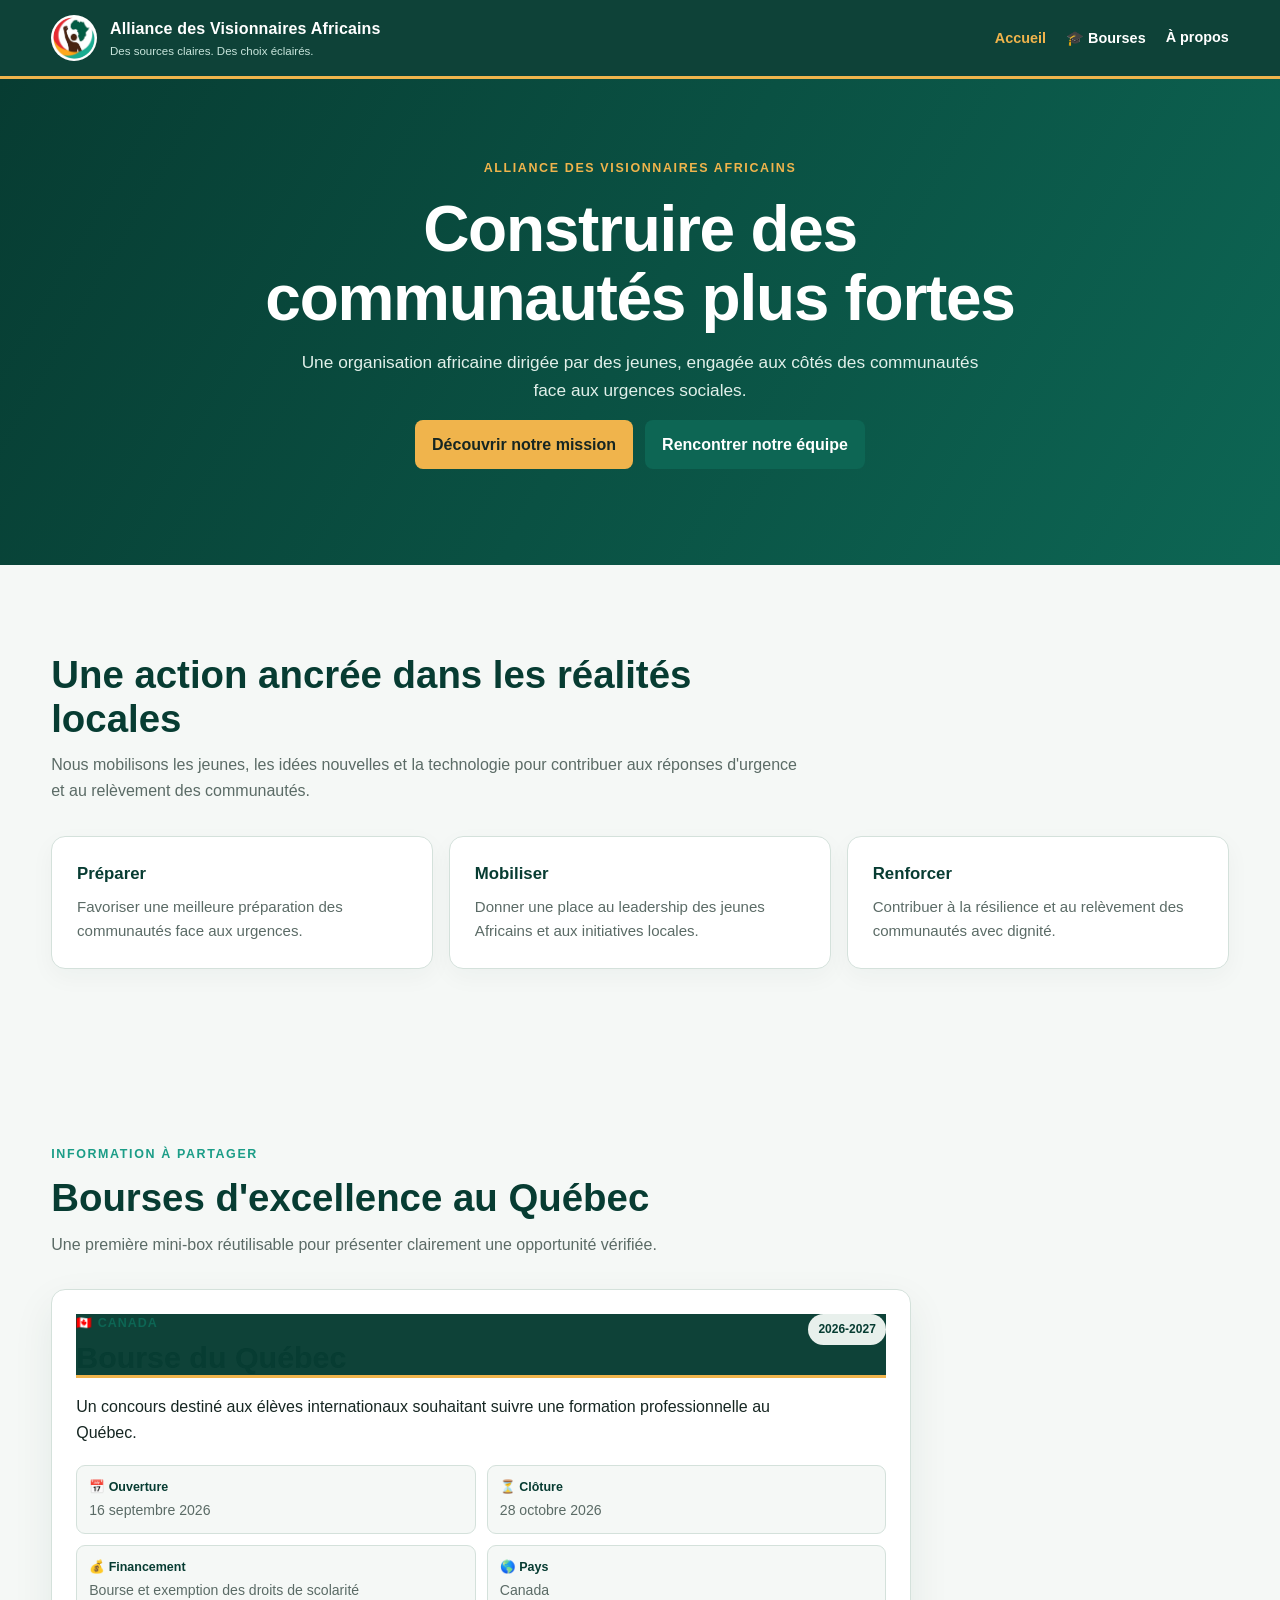
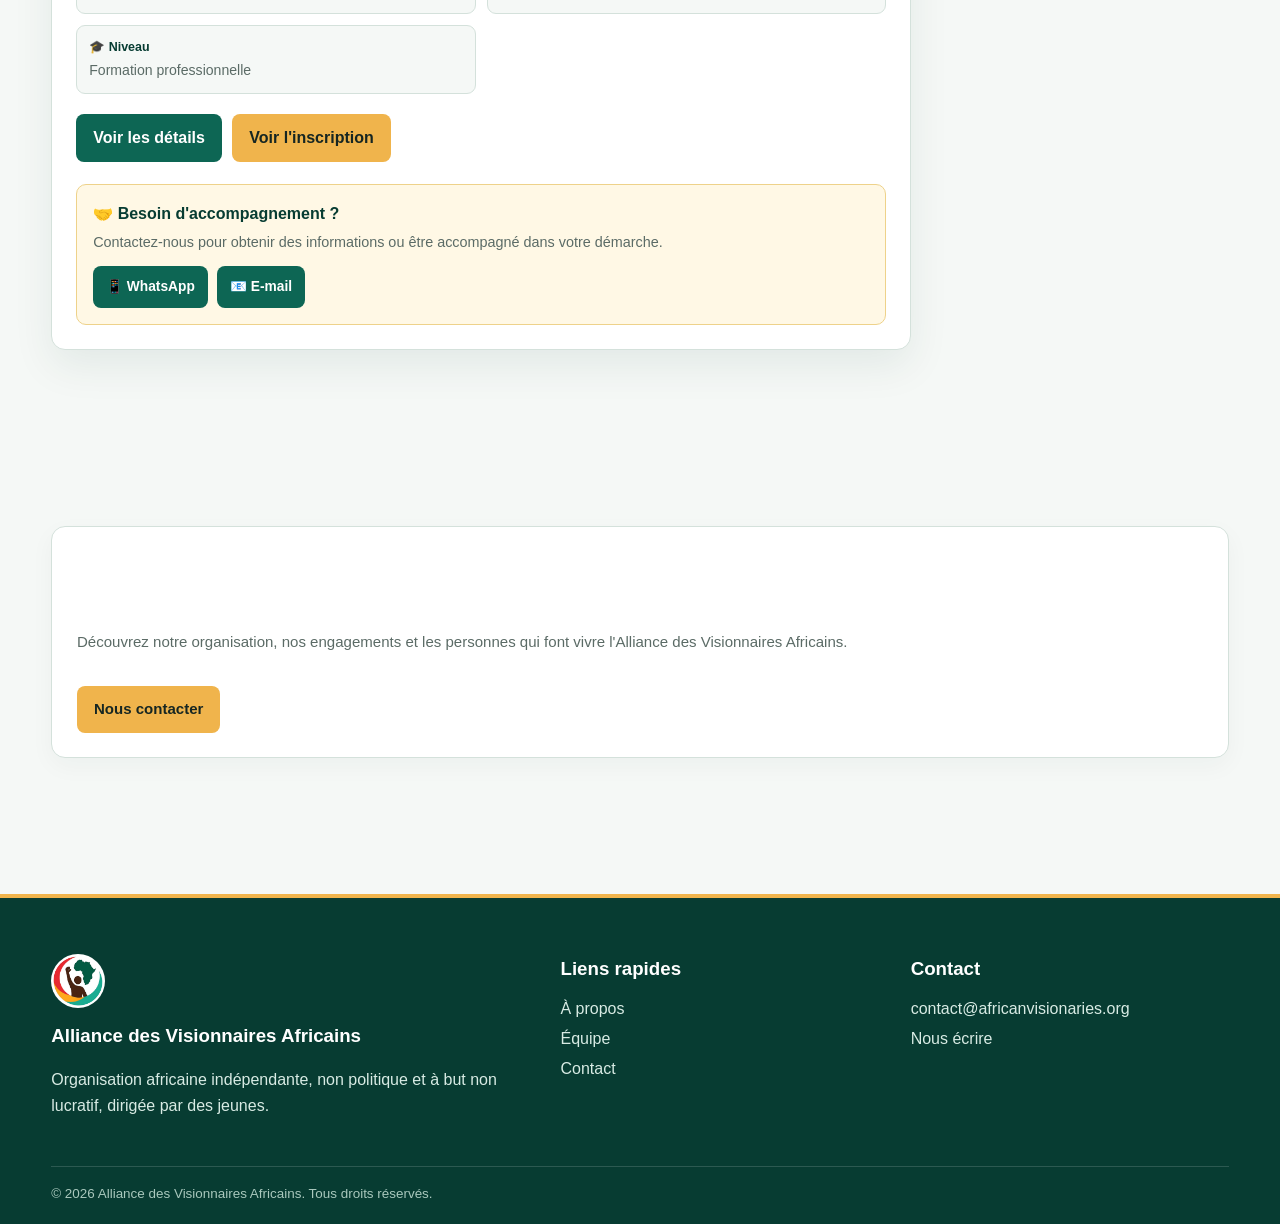
==== index.html @ 2ca8b199 "Premier commit : site de l'Alliance des Visionnaires Africains" ====
<!DOCTYPE html>
<html lang="fr">
<head>
    <meta charset="UTF-8">
    <meta name="viewport" content="width=device-width, initial-scale=1.0">
    <title>Alliance des Visionnaires Africains | Accueil</title>
    <meta name="description" content="Découvrez l'Alliance des Visionnaires Africains, son équipe, sa mission et ses actions en faveur des communautés africaines.">
    <meta name="keywords" content="Alliance des Visionnaires Africains, organisation africaine, jeunesse, action communautaire, urgences sociales">
    <meta name="author" content="Alliance des Visionnaires Africains">
    <meta name="robots" content="index, follow">
    <link rel="canonical" href="https://africanvisionaries.org/">
    <meta property="og:type" content="website">
    <meta property="og:locale" content="fr_FR">
    <meta property="og:site_name" content="Alliance des Visionnaires Africains">
    <meta property="og:title" content="Alliance des Visionnaires Africains | Accueil">
    <meta property="og:description" content="Découvrez l'Alliance des Visionnaires Africains, son équipe, sa mission et ses actions.">
    <meta property="og:image" content="https://africanvisionaries.org/images/logo.png">
    <meta name="twitter:card" content="summary">
    <meta name="twitter:title" content="Alliance des Visionnaires Africains | Accueil">
    <meta name="twitter:description" content="Découvrez l'Alliance des Visionnaires Africains, son équipe, sa mission et ses actions.">
    <meta name="twitter:image" content="https://africanvisionaries.org/images/logo.png">
    <link rel="icon" href="images/logo.png" type="image/png">
    <script type="application/ld+json">
        {"@context":"https://schema.org","@type":"WebSite","name":"Alliance des Visionnaires Africains","description":"Organisation africaine indépendante dirigée par des jeunes et engagée auprès des communautés.","inLanguage":"fr","publisher":{"@type":"Organization","name":"Alliance des Visionnaires Africains","logo":{"@type":"ImageObject","url":"images/logo.png"}}}
    </script>
    <link rel="stylesheet" href="css/style.css">
    <script src="js/script.js" defer></script>
</head>
<body>
<a class="skip-link" href="#main-content">Aller au contenu principal</a>
<header>
    <div class="header-container">
        <a class="site-brand" href="index.html" aria-label="Alliance des Visionnaires Africains, accueil">
            <img class="site-logo" src="images/logo.png" alt="Logo Alliance des Visionnaires Africains">
            <div class="site-brand-text"><strong>Alliance des Visionnaires Africains</strong><span>Des sources claires. Des choix éclairés.</span></div>
        </a>
        <button class="menu-toggle" type="button" aria-expanded="false" aria-controls="primary-navigation">Menu</button>
        <nav class="site-nav" aria-label="Navigation principale">
            <ul class="nav-list" id="primary-navigation">
                <li><a href="index.html" aria-current="page">Accueil</a></li>
                <li><a href="bourses.html">🎓 Bourses</a></li>
                <li><button class="submenu-toggle" type="button" aria-expanded="false" aria-controls="about-menu">À propos</button>
                    <ul class="submenu" id="about-menu"><li><a href="apropos.html">Notre mission</a></li><li><a href="equipe.html">Notre équipe</a></li><li><a href="contact.html">Contact</a></li></ul>
                </li>
            </ul>
        </nav>
    </div>
</header>
<main id="main-content">
    <section class="hero" aria-labelledby="hero-title">
        <div class="hero-inner">
            <p class="eyebrow">ALLIANCE DES VISIONNAIRES AFRICAINS</p>
            <h1 id="hero-title">Construire des communautés plus fortes</h1>
            <p>Une organisation africaine dirigée par des jeunes, engagée aux côtés des communautés face aux urgences sociales.</p>
            <div class="hero-actions"><a href="apropos.html" class="hero-button">Découvrir notre mission</a><a href="equipe.html" class="btn btn-ghost">Rencontrer notre équipe</a></div>
        </div>
    </section>
    <section class="section" aria-labelledby="promise-title">
        <h2 id="promise-title">Une action ancrée dans les réalités locales</h2>
        <p>Nous mobilisons les jeunes, les idées nouvelles et la technologie pour contribuer aux réponses d'urgence et au relèvement des communautés.</p>
        <div class="category-list">
            <article class="category"><h3>Préparer</h3><p>Favoriser une meilleure préparation des communautés face aux urgences.</p></article>
            <article class="category"><h3>Mobiliser</h3><p>Donner une place au leadership des jeunes Africains et aux initiatives locales.</p></article>
            <article class="category"><h3>Renforcer</h3><p>Contribuer à la résilience et au relèvement des communautés avec dignité.</p></article>
        </div>
    </section>
    <section class="section" aria-labelledby="scholarship-title">
        <p class="eyebrow scholarship-eyebrow">INFORMATION À PARTAGER</p>
        <h2 id="scholarship-title">Bourses d'excellence au Québec</h2>
        <p>Une première mini-box réutilisable pour présenter clairement une opportunité vérifiée.</p>
        <article class="opportunity-card">
            <header class="opportunity-card-header">
                <div>
                    <p class="opportunity-country">🇨🇦 Canada</p>
                    <h3>Bourse du Québec</h3>
                </div>
                <span class="opportunity-status">2026-2027</span>
            </header>
            <p class="opportunity-description">Un concours destiné aux élèves internationaux souhaitant suivre une formation professionnelle au Québec.</p>
            <dl class="opportunity-facts">
                <div><dt>📅 Ouverture</dt><dd>16 septembre 2026</dd></div>
                <div><dt>⏳ Clôture</dt><dd>28 octobre 2026</dd></div>
                <div><dt>💰 Financement</dt><dd>Bourse et exemption des droits de scolarité</dd></div>
                <div><dt>🌎 Pays</dt><dd>Canada</dd></div>
                <div><dt>🎓 Niveau</dt><dd>Formation professionnelle</dd></div>
            </dl>
            <div class="opportunity-card-actions">
                <a class="btn" href="https://boursesqma.com/" target="_blank" rel="noopener noreferrer">Voir les détails</a>
                <a class="hero-button" href="https://boursesqma.com/minscrire-au-concours/" target="_blank" rel="noopener noreferrer">Voir l'inscription</a>
            </div>
            <aside class="opportunity-support" aria-label="Accompagnement pour cette bourse">
                <h4>🤝 Besoin d'accompagnement ?</h4>
                <p>Contactez-nous pour obtenir des informations ou être accompagné dans votre démarche.</p>
                <div class="opportunity-contact-actions">
                    <a href="https://wa.me/23672545121" target="_blank" rel="noopener noreferrer">📱 WhatsApp</a>
                    <a href="mailto:contact@africanvisionaries.org">📧 E-mail</a>
                </div>
            </aside>
        </article>
    </section>
    <section class="section" aria-labelledby="cta-title">
        <div class="category cta-panel">
            <h2 id="cta-title">Agir avec les communautés</h2>
            <p>Découvrez notre organisation, nos engagements et les personnes qui font vivre l'Alliance des Visionnaires Africains.</p>
            <p class="section-action"><a href="contact.html" class="hero-button">Nous contacter</a></p>
        </div>
    </section>
</main>
<footer>
    <div class="footer-container">
        <div class="footer-column"><img class="footer-logo" src="images/logo.png" alt="Logo Alliance des Visionnaires Africains"><h3>Alliance des Visionnaires Africains</h3><p>Organisation africaine indépendante, non politique et à but non lucratif, dirigée par des jeunes.</p></div>
        <div class="footer-column"><h3>Liens rapides</h3><a href="apropos.html">À propos</a><a href="equipe.html">Équipe</a><a href="contact.html">Contact</a></div>
        <div class="footer-column"><h3>Contact</h3><a href="mailto:contact@africanvisionaries.org">contact@africanvisionaries.org</a><a href="contact.html">Nous écrire</a></div>
    </div>
    <div class="footer-bottom">© 2026 Alliance des Visionnaires Africains. Tous droits réservés.</div>
</footer>
</body>
</html>
---- css/style.css ----
:root {
    --ink: #162622;
    --muted: #5b6b66;
    --paper: #f5f8f6;
    --surface: #e8f0ec;
    --white: #ffffff;
    --forest: #0d6654;
    --forest-deep: #073c32;
    --teal: #1b9d87;
    --gold: #f0b44c;
    --coral: #dd5c49;
    --line: #d4e1db;
    --success: #18724d;
    --max-width: 1180px;
    --radius: 14px;
    --shadow: 0 16px 40px rgba(7, 60, 50, 0.08);
}

*, *::before, *::after { box-sizing: border-box; }
html { scroll-behavior: smooth; }
body { margin: 0; background: var(--paper); color: var(--ink); font-family: "Trebuchet MS", "Segoe UI", sans-serif; font-size: 16px; line-height: 1.6; }
a { color: var(--forest); }
img { max-width: 100%; display: block; }
button, input, select, textarea { font: inherit; }
button, a { -webkit-tap-highlight-color: transparent; }
.skip-link { position: absolute; left: -9999px; top: 0; z-index: 3000; padding: .75rem 1rem; background: var(--gold); color: var(--ink); }
.skip-link:focus { left: 1rem; }

header { position: sticky; top: 0; z-index: 1000; background: rgba(7, 60, 50, .97); color: var(--white); border-bottom: 3px solid var(--gold); }
.header-container { width: min(var(--max-width), 92%); min-height: 76px; margin: auto; display: flex; align-items: center; justify-content: space-between; gap: 2rem; }
.site-brand { display: inline-flex; align-items: center; gap: .8rem; color: var(--white); text-decoration: none; min-width: 0; }
.site-logo { width: 46px; height: 46px; object-fit: contain; border-radius: 50%; background: var(--white); padding: 2px; flex: 0 0 auto; }
.site-brand-text strong, .site-brand-text span { display: block; }
.site-brand-text strong { font-size: 1rem; letter-spacing: .01em; }
.site-brand-text span { color: #c8e5dc; font-size: .72rem; }
.site-nav { display: flex; align-items: center; }
.nav-list { display: flex; align-items: center; gap: 1.25rem; list-style: none; margin: 0; padding: 0; }
.nav-list > li { position: relative; }
.nav-list a, .submenu-toggle { color: var(--white); background: transparent; border: 0; text-decoration: none; cursor: pointer; font-weight: 700; font-size: .9rem; padding: .4rem 0; }
.nav-list a:hover, .nav-list a[aria-current="page"], .submenu-toggle:hover { color: var(--gold); }
.submenu { position: absolute; top: calc(100% + .45rem); right: 0; display: none; min-width: 210px; margin: 0; padding: .6rem; list-style: none; background: var(--white); border: 1px solid var(--line); border-radius: 10px; box-shadow: var(--shadow); }
.submenu.is-open { display: grid; gap: .25rem; }
.submenu a { display: block; padding: .65rem .75rem; color: var(--forest-deep); border-radius: 7px; white-space: nowrap; }
.submenu a:hover, .submenu a[aria-current="page"] { background: var(--surface); color: var(--forest-deep); }
.menu-toggle { display: none; border: 1px solid rgba(255,255,255,.35); border-radius: 8px; background: transparent; color: var(--white); padding: .5rem .7rem; cursor: pointer; }

.hero { background: linear-gradient(120deg, var(--forest-deep), var(--forest)); color: var(--white); padding: 5rem 0 6rem; }
.hero-inner { width: min(820px, 92%); margin: auto; text-align: center; }
.hero h1 { max-width: 780px; margin: 0 auto 1rem; font-size: clamp(2.15rem, 5vw, 4rem); line-height: 1.08; letter-spacing: -.02em; }
.hero h2 { margin-top: 0; }
.hero p { max-width: 700px; margin: auto; color: #e1f0ea; font-size: 1.08rem; }
.eyebrow { margin-bottom: 1rem !important; color: var(--gold) !important; font-size: .78rem !important; font-weight: 900; letter-spacing: .13em; }
.hero-search { display: flex; max-width: 720px; margin: 2rem auto 1rem; padding: .35rem; gap: .35rem; background: var(--white); border-radius: 10px; }
.hero-search input { min-width: 0; flex: 1; border: 0; outline: 0; padding: .8rem; color: var(--ink); }
.hero-actions { display: flex; justify-content: center; gap: .75rem; margin-top: 1rem; }
.btn-ghost { background: transparent; border-color: rgba(255,255,255,.45); color: var(--white); }
.section-action { margin-top: 2rem !important; }
.cta-panel { background: var(--forest-deep); color: var(--white); }
.cta-panel h2 { color: var(--white); }
.cta-panel p { color: #d8ebe4; }
.scholarship-eyebrow { margin-bottom: .7rem !important; color: var(--teal) !important; }
.opportunity-card { max-width: 860px; padding: 1.5rem; background: var(--white); border: 1px solid var(--line); border-radius: var(--radius); box-shadow: var(--shadow); transition: transform .2s ease, box-shadow .2s ease; }
.opportunity-card:hover { transform: translateY(-3px); box-shadow: 0 20px 44px rgba(7, 60, 50, .12); }
.opportunity-card-header { display: flex; align-items: flex-start; justify-content: space-between; gap: 1rem; }
.opportunity-country { margin: 0 0 .35rem !important; color: var(--forest); font-size: .78rem !important; font-weight: 900; letter-spacing: .08em; text-transform: uppercase; }
.opportunity-card h3 { margin: 0; color: var(--forest-deep); font-size: clamp(1.35rem, 3vw, 1.9rem); line-height: 1.15; }
.opportunity-status { flex: 0 0 auto; padding: .35rem .65rem; border-radius: 999px; background: var(--surface); color: var(--forest-deep); font-size: .75rem; font-weight: 900; }
.opportunity-description { max-width: 720px; margin: 1rem 0 1.25rem !important; }
.opportunity-facts { display: grid; grid-template-columns: repeat(2, minmax(0, 1fr)); gap: .7rem; margin: 0; }
.opportunity-facts div { padding: .75rem; background: var(--paper); border: 1px solid var(--line); border-radius: 9px; }
.opportunity-facts dt { color: var(--forest-deep); font-size: .78rem; font-weight: 900; }
.opportunity-facts dd { margin: .2rem 0 0; color: var(--muted); font-size: .88rem; line-height: 1.4; }
.opportunity-card-actions { display: flex; flex-wrap: wrap; gap: .65rem; margin-top: 1.25rem; }
.opportunity-support { margin-top: 1.35rem; padding: 1rem; background: #fff8e5; border: 1px solid #eed28a; border-radius: 10px; }
.opportunity-support h4 { margin: 0 0 .25rem; color: var(--forest-deep); }
.opportunity-support p { margin: 0 0 .75rem; color: var(--muted); font-size: .9rem; }
.opportunity-contact-actions { display: flex; flex-wrap: wrap; gap: .6rem; }
.opportunity-contact-actions a { display: inline-flex; align-items: center; min-height: 42px; padding: .55rem .8rem; border-radius: 8px; background: var(--forest); color: var(--white); font-size: .86rem; font-weight: 800; text-decoration: none; }
.opportunity-contact-actions a:hover { background: var(--forest-deep); }
.scholarships-page-intro { padding-bottom: 1rem; }
.scholarship-grid { display: grid; grid-template-columns: repeat(4, minmax(0, 1fr)); gap: 1rem; }
.scholarship-card { display: flex; min-width: 0; flex-direction: column; overflow: hidden; background: var(--white); border: 1px solid var(--line); border-radius: var(--radius); box-shadow: 0 8px 24px rgba(7,60,50,.05); transition: transform .2s ease, box-shadow .2s ease, border-color .2s ease; }
.scholarship-card:hover { transform: translateY(-3px); border-color: var(--teal); box-shadow: var(--shadow); }
.scholarship-card-image-wrap { position: relative; aspect-ratio: 16 / 9; overflow: hidden; background: var(--surface); }
.scholarship-card-image { width: 100%; height: 100%; object-fit: cover; transition: transform .35s ease; }
.scholarship-card:hover .scholarship-card-image { transform: scale(1.03); }
.scholarship-image-country { position: absolute; top: .6rem; right: .65rem; display: inline-flex; align-items: center; justify-content: center; width: 2.25rem; height: 2.25rem; border: 2px solid var(--white); border-radius: 50%; background: rgba(7,60,50,.82); font-size: 1.2rem; box-shadow: 0 4px 12px rgba(0,0,0,.18); }
.scholarship-card-header { position: static; z-index: auto; display: flex; align-items: flex-start; justify-content: space-between; gap: .75rem; padding: 1.1rem 1.15rem .9rem; background: var(--white); color: var(--ink); border-bottom: 1px solid var(--line); }
.scholarship-country { display: inline-flex; align-items: center; gap: .55rem; margin: 0 0 .7rem; color: var(--forest-deep); font-size: .82rem; font-weight: 900; letter-spacing: .08em; text-transform: uppercase; }
.scholarship-flag { display: inline-flex; align-items: center; justify-content: center; width: 2rem; height: 2rem; border: 1px solid #e6c6c6; border-radius: 50%; background: #fff5f5; font-size: 1.15rem; }
.scholarship-card h2 { display: -webkit-box; overflow: hidden; margin: 0; color: var(--forest-deep); font-size: 1.08rem; line-height: 1.3; -webkit-box-orient: vertical; -webkit-line-clamp: 2; }
.scholarship-year { flex: 0 0 auto; padding: .3rem .5rem; border-radius: 999px; background: var(--surface); color: var(--forest-deep); font-size: .7rem; font-weight: 900; }
.scholarship-card-summary { min-height: 2.8em; margin: 0 1.15rem 1rem; color: var(--muted); font-size: .82rem; line-height: 1.45; }
.scholarship-card-facts { display: grid; gap: .45rem; margin: 0 1.15rem; }
.scholarship-card-facts div { display: grid; grid-template-columns: 1fr 1.2fr; gap: .5rem; padding: .5rem .6rem; background: var(--paper); border: 1px solid var(--line); border-radius: 8px; }
.scholarship-card-facts dt { color: var(--forest-deep); font-size: .74rem; font-weight: 900; }
.scholarship-card-facts dd { margin: 0; color: var(--muted); font-size: .74rem; line-height: 1.35; text-align: right; }
.scholarship-card-action { width: calc(100% - 2.3rem); margin: 1rem 1.15rem 0; }
.scholarship-card-support { margin: 1rem 1.15rem 1.15rem; padding-top: .8rem; border-top: 1px solid var(--line); color: var(--muted); font-size: .74rem; }
.scholarship-card-support p { margin: 0 0 .55rem; }
.scholarship-card-contact { display: flex; flex-wrap: wrap; gap: .45rem; }
.scholarship-card-contact a { padding: .35rem .5rem; border-radius: 6px; background: var(--surface); color: var(--forest-deep); font-size: .75rem; font-weight: 800; text-decoration: none; }
.scholarship-card-contact a:hover { background: var(--teal); color: var(--white); }
.visually-hidden { position: absolute; width: 1px; height: 1px; padding: 0; margin: -1px; overflow: hidden; clip: rect(0, 0, 0, 0); white-space: nowrap; border: 0; }
.hero-button, .btn, .btn-apply, .btn-details { display: inline-flex; align-items: center; justify-content: center; min-height: 44px; padding: .65rem 1rem; border-radius: 8px; border: 1px solid transparent; text-align: center; text-decoration: none; font-weight: 800; cursor: pointer; }
.hero-button { background: var(--gold); color: var(--ink); }
.hero-button:hover, .btn-apply:hover { background: #ffd27b; }
.btn { background: var(--forest); color: var(--white); }
.btn:hover { background: var(--forest-deep); }
.center { text-align: center; }

.section { width: min(var(--max-width), 92%); margin: 0 auto; padding: 5.5rem 0; }
.section > h2, .section > p { max-width: 760px; }
.section > h2 { margin: 0 0 .7rem; color: var(--forest-deep); font-size: clamp(1.7rem, 3vw, 2.4rem); line-height: 1.15; }
.section > p { margin: 0 0 2rem; color: var(--muted); }
.categories { background: transparent; }
.category-list { display: grid; grid-template-columns: repeat(3, 1fr); gap: 1rem; }
.category { display: block; padding: 1.55rem; background: var(--white); color: inherit; border: 1px solid var(--line); border-radius: var(--radius); box-shadow: 0 8px 24px rgba(7,60,50,.04); text-decoration: none; }
.category:hover { border-color: var(--teal); transform: translateY(-2px); }
.category h3 { margin: 0 0 .45rem; color: var(--forest-deep); font-size: 1.05rem; }
.category p { margin: 0; color: var(--muted); font-size: .94rem; }

.search-box { max-width: 760px; }
.search-box input, .search-box textarea { width: 100%; border: 1px solid var(--line); border-radius: 8px; padding: .7rem .8rem; background: var(--paper); color: var(--ink); }
.search-box form { display: grid; gap: 1.15rem; padding: 1.75rem; background: var(--white); border: 1px solid var(--line); border-radius: var(--radius); box-shadow: var(--shadow); }
.search-box label { display: block; margin-bottom: .35rem; color: var(--forest-deep); font-weight: 800; }
.form-field { display: grid; gap: .35rem; }
.team-activity-grid { margin-top: 2rem; }
.image-category { padding: 0; overflow: hidden; }
.category-image { height: 220px; background: var(--surface); }
.category-image img { width: 100%; height: 100%; object-fit: cover; }
.category-copy { padding: 1.35rem; }
.team-introduction-inner { width: min(var(--max-width), 92%); margin: 2rem auto 1rem; }
.team-introduction-inner h2 { margin-bottom: .5rem; color: var(--forest-deep); font-size: 1.8rem; }
.team-section { width: min(1440px, 96%); margin: 0 auto; padding: 1rem 0 4rem; }
.team-grid { display: grid; grid-template-columns: repeat(6, minmax(0, 1fr)); gap: 2px; background: var(--white); }
.team-member { position: relative; aspect-ratio: 1 / 1.08; overflow: hidden; background: #dfe5e2; }
.member-photo { width: 100%; height: 100%; object-fit: cover; object-position: center; display: block; }
.member-overlay { position: absolute; right: 0; bottom: 0; left: 0; padding: 4.5rem .7rem .65rem; color: var(--white); background: linear-gradient(transparent, rgba(0, 0, 0, .88)); }
.member-overlay h3 { margin: 0; color: var(--white); font-size: clamp(.78rem, 1.15vw, 1.05rem); line-height: 1.2; }
.member-overlay p, .member-overlay span { display: block; margin: .22rem 0 0; color: var(--white); font-size: clamp(.62rem, .85vw, .8rem); line-height: 1.25; }
.member-overlay span { opacity: .9; }
.linkedin-link { position: absolute; top: .55rem; right: .6rem; z-index: 1; display: inline-flex; align-items: center; justify-content: center; width: 1.45rem; height: 1.45rem; color: var(--white); font-size: .95rem; font-weight: 900; text-decoration: none; }
.linkedin-link:hover, .linkedin-link:focus-visible { color: var(--gold); }
.team-member:hover .member-photo { transform: scale(1.03); transition: transform .35s ease; }
footer { margin-top: 3rem; padding: 3.5rem 0 1.2rem; background: var(--forest-deep); color: #d8ebe4; border-top: 4px solid var(--gold); }
.footer-container { width: min(var(--max-width), 92%); margin: auto; display: grid; grid-template-columns: 1.5fr 1fr 1fr; gap: 2rem; }
.footer-column h3 { margin: 0 0 .7rem; color: var(--white); }
.footer-column a { display: block; width: fit-content; margin: .3rem 0; color: #d8ebe4; text-decoration: none; }
.footer-column a:hover { color: var(--gold); }
.footer-logo { width: 54px; height: 54px; margin-bottom: .8rem; padding: 2px; border-radius: 50%; background: var(--white); }
.footer-bottom { width: min(var(--max-width), 92%); margin: 2rem auto 0; padding-top: 1rem; border-top: 1px solid rgba(255,255,255,.15); color: #a9c8bd; font-size: .84rem; }

@media (max-width: 900px) {
    .menu-toggle { display: inline-flex; }
    .site-nav { position: absolute; left: 4%; right: 4%; top: 76px; display: none; padding: .8rem; background: var(--forest-deep); border: 1px solid rgba(255,255,255,.18); border-radius: 0 0 12px 12px; }
    .site-nav.is-open { display: block; }
    .nav-list { display: grid; gap: .2rem; }
    .nav-list a, .submenu-toggle { display: block; width: 100%; padding: .7rem; text-align: left; }
    .submenu { position: static; min-width: 0; margin: .15rem 0 0; border: 0; box-shadow: none; background: rgba(255,255,255,.06); transform: none; }
    .submenu a { color: var(--white); }
    .team-grid { grid-template-columns: repeat(3, minmax(0, 1fr)); }
    .scholarship-grid { grid-template-columns: repeat(2, minmax(0, 1fr)); }
}
@media (max-width: 620px) {
    .header-container { min-height: 68px; }
    .site-brand-text span { display: none; }
    .hero { padding: 3.8rem 0 4.7rem; }
    .hero h1 { font-size: 2.25rem; }
    .hero-search, .hero-actions { flex-direction: column; }
    .hero-search button, .hero-actions a { width: 100%; }
    .section { padding: 4rem 0; }
    .category-list, .footer-container { grid-template-columns: 1fr; }
    .opportunity-card-header { flex-direction: column; }
    .opportunity-facts { grid-template-columns: 1fr; }
    .opportunity-card-actions, .opportunity-contact-actions { flex-direction: column; }
    .opportunity-card-actions a, .opportunity-contact-actions a { width: 100%; }
    .scholarship-grid { grid-template-columns: 1fr; }
    .team-grid { grid-template-columns: repeat(2, minmax(0, 1fr)); }
    .team-section { width: 100%; }
}
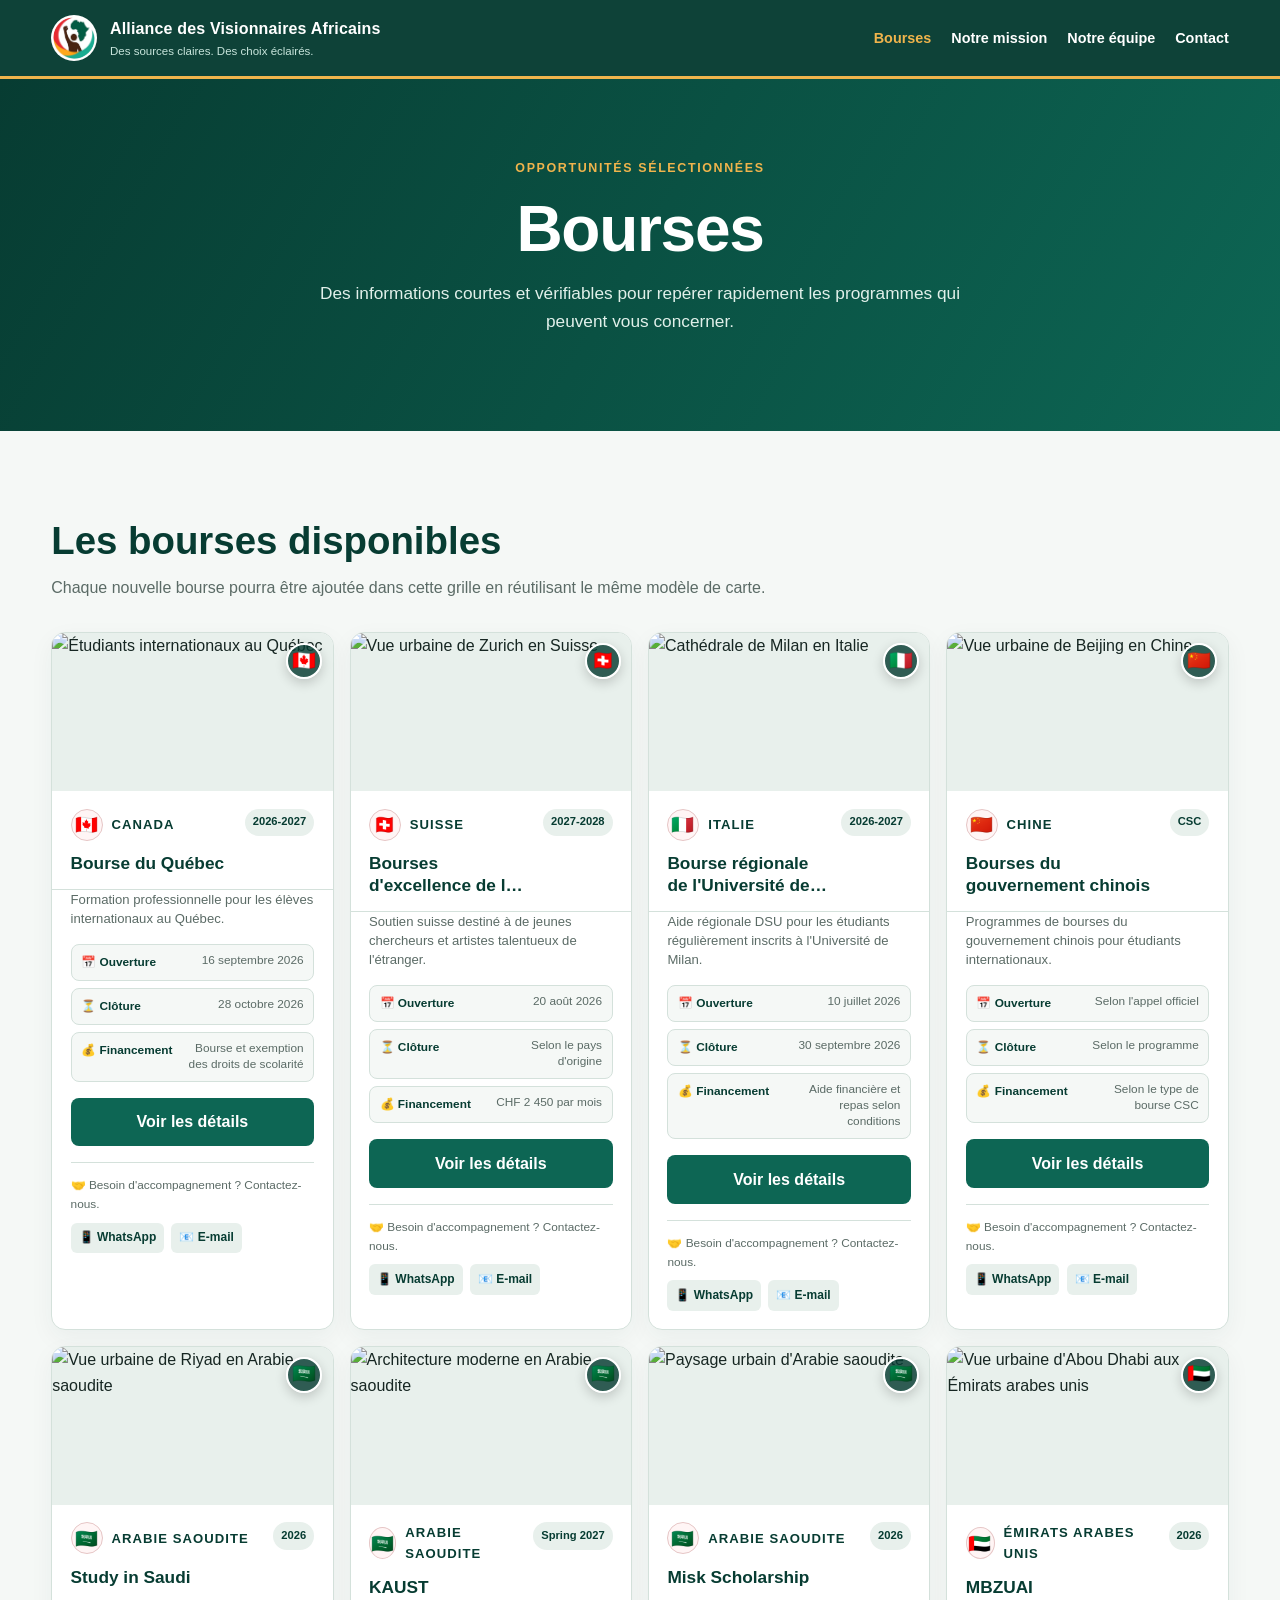
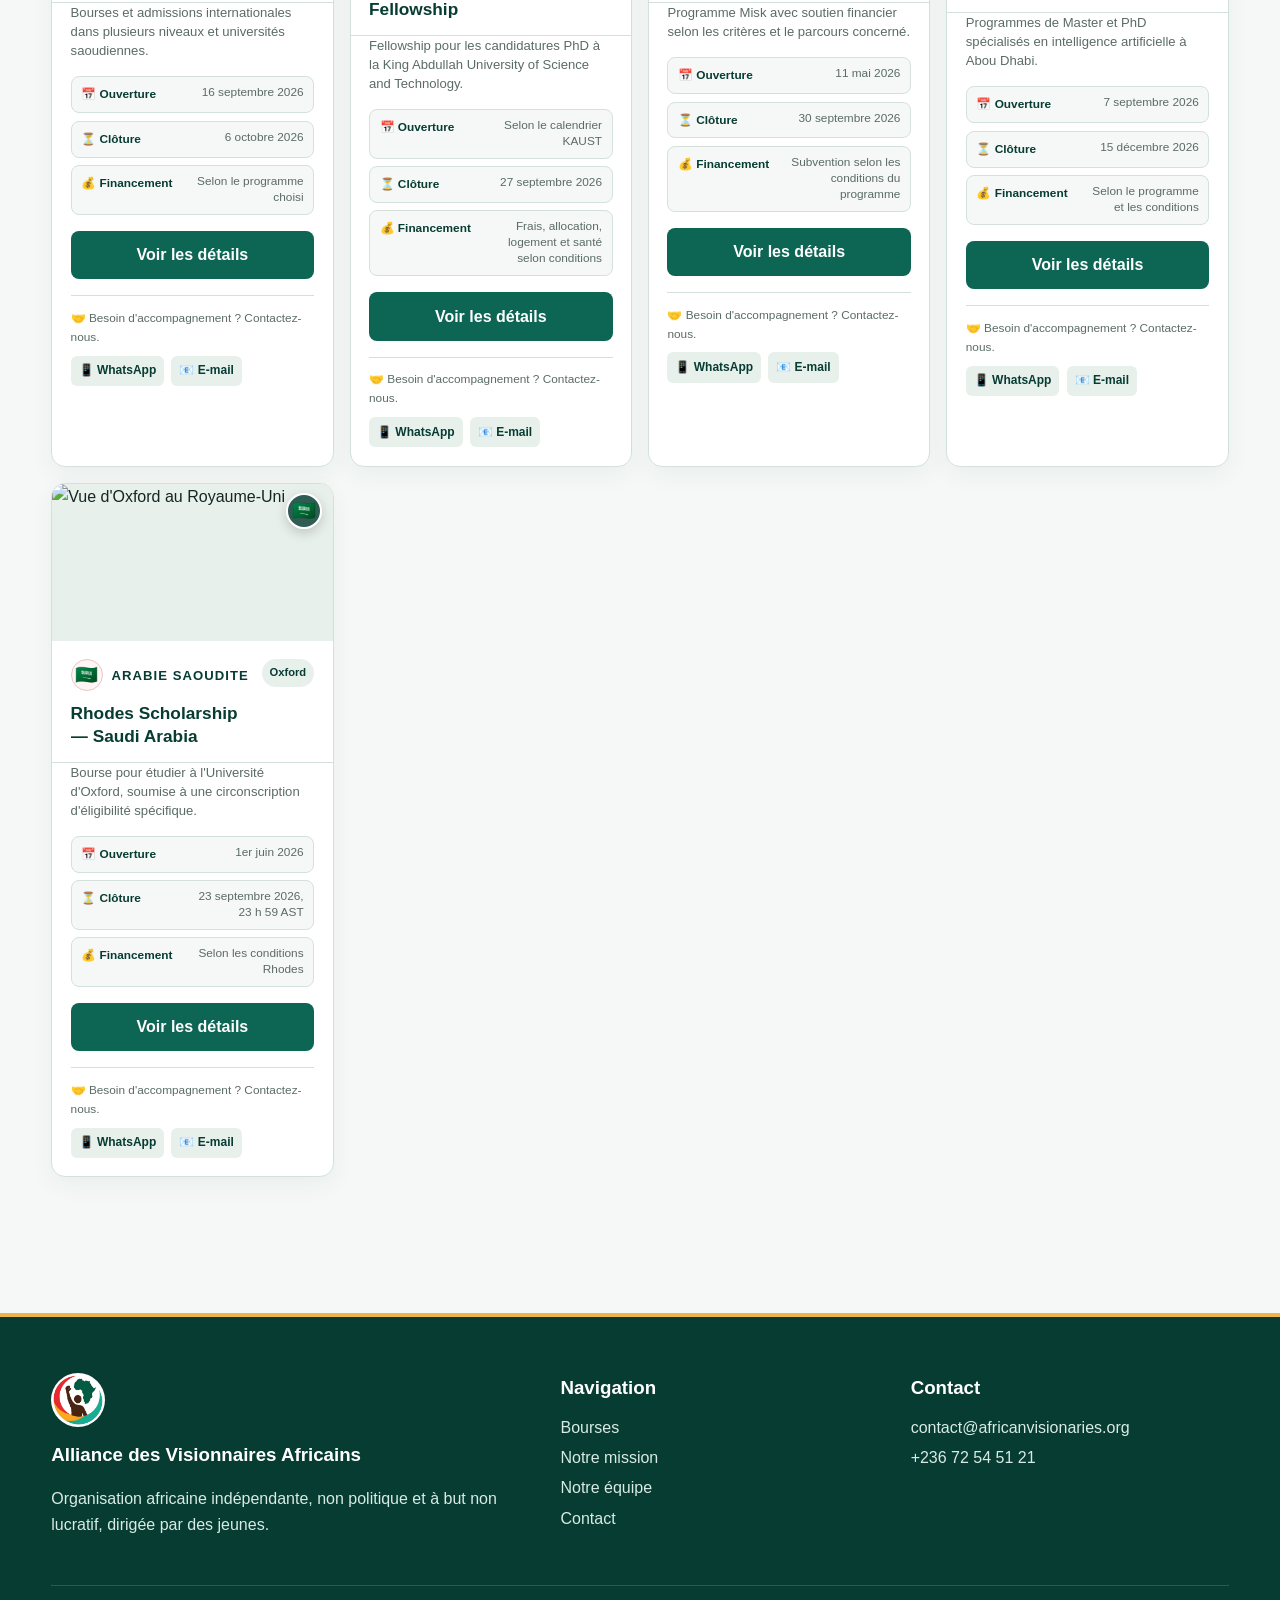
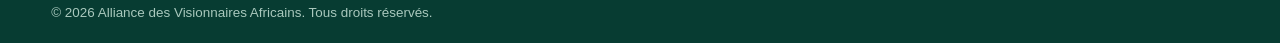
==== commit e439c86b: "Remplacement de l'ancienne page d'accueil par la liste des bourses" ====
--- a/index.html
+++ b/index.html
@@ -3,26 +3,23 @@
 <head>
     <meta charset="UTF-8">
     <meta name="viewport" content="width=device-width, initial-scale=1.0">
-    <title>Alliance des Visionnaires Africains | Accueil</title>
-    <meta name="description" content="Découvrez l'Alliance des Visionnaires Africains, son équipe, sa mission et ses actions en faveur des communautés africaines.">
-    <meta name="keywords" content="Alliance des Visionnaires Africains, organisation africaine, jeunesse, action communautaire, urgences sociales">
+    <title>Alliance des Visionnaires Africains | Bourses</title>
+    <meta name="description" content="Découvrez les bourses présentées par l'Alliance des Visionnaires Africains.">
+    <meta name="keywords" content="bourses, Alliance des Visionnaires Africains, Bourse du Québec, Canada">
     <meta name="author" content="Alliance des Visionnaires Africains">
     <meta name="robots" content="index, follow">
-    <link rel="canonical" href="https://africanvisionaries.org/">
+    <link rel="canonical" href="https://africanvisionaries.org/bourses.html">
     <meta property="og:type" content="website">
     <meta property="og:locale" content="fr_FR">
     <meta property="og:site_name" content="Alliance des Visionnaires Africains">
-    <meta property="og:title" content="Alliance des Visionnaires Africains | Accueil">
-    <meta property="og:description" content="Découvrez l'Alliance des Visionnaires Africains, son équipe, sa mission et ses actions.">
+    <meta property="og:title" content="Alliance des Visionnaires Africains | Bourses">
+    <meta property="og:description" content="Découvrez les bourses présentées par l'Alliance des Visionnaires Africains.">
     <meta property="og:image" content="https://africanvisionaries.org/images/logo.png">
     <meta name="twitter:card" content="summary">
-    <meta name="twitter:title" content="Alliance des Visionnaires Africains | Accueil">
-    <meta name="twitter:description" content="Découvrez l'Alliance des Visionnaires Africains, son équipe, sa mission et ses actions.">
+    <meta name="twitter:title" content="Alliance des Visionnaires Africains | Bourses">
+    <meta name="twitter:description" content="Découvrez les bourses présentées par l'Alliance des Visionnaires Africains.">
     <meta name="twitter:image" content="https://africanvisionaries.org/images/logo.png">
     <link rel="icon" href="images/logo.png" type="image/png">
-    <script type="application/ld+json">
-        {"@context":"https://schema.org","@type":"WebSite","name":"Alliance des Visionnaires Africains","description":"Organisation africaine indépendante dirigée par des jeunes et engagée auprès des communautés.","inLanguage":"fr","publisher":{"@type":"Organization","name":"Alliance des Visionnaires Africains","logo":{"@type":"ImageObject","url":"images/logo.png"}}}
-    </script>
     <link rel="stylesheet" href="css/style.css">
     <script src="js/script.js" defer></script>
 </head>
@@ -30,89 +27,303 @@
 <a class="skip-link" href="#main-content">Aller au contenu principal</a>
 <header>
     <div class="header-container">
-        <a class="site-brand" href="index.html" aria-label="Alliance des Visionnaires Africains, accueil">
+        <a class="site-brand" href="index.html" aria-label="Accueil - Alliance des Visionnaires Africains">
             <img class="site-logo" src="images/logo.png" alt="Logo Alliance des Visionnaires Africains">
-            <div class="site-brand-text"><strong>Alliance des Visionnaires Africains</strong><span>Des sources claires. Des choix éclairés.</span></div>
+            <div class="site-brand-text">
+                <strong>Alliance des Visionnaires Africains</strong>
+                <span>Des sources claires. Des choix éclairés.</span>
+            </div>
         </a>
         <button class="menu-toggle" type="button" aria-expanded="false" aria-controls="primary-navigation">Menu</button>
         <nav class="site-nav" aria-label="Navigation principale">
             <ul class="nav-list" id="primary-navigation">
-                <li><a href="index.html" aria-current="page">Accueil</a></li>
-                <li><a href="bourses.html">🎓 Bourses</a></li>
-                <li><button class="submenu-toggle" type="button" aria-expanded="false" aria-controls="about-menu">À propos</button>
-                    <ul class="submenu" id="about-menu"><li><a href="apropos.html">Notre mission</a></li><li><a href="equipe.html">Notre équipe</a></li><li><a href="contact.html">Contact</a></li></ul>
-                </li>
+                <li><a href="index.html" aria-current="page">Bourses</a></li>
+                <li><a href="apropos.html">Notre mission</a></li>
+                <li><a href="equipe.html">Notre équipe</a></li>
+                <li><a href="contact.html">Contact</a></li>
             </ul>
         </nav>
     </div>
 </header>
 <main id="main-content">
-    <section class="hero" aria-labelledby="hero-title">
+    <section class="hero" aria-labelledby="scholarships-title">
         <div class="hero-inner">
-            <p class="eyebrow">ALLIANCE DES VISIONNAIRES AFRICAINS</p>
-            <h1 id="hero-title">Construire des communautés plus fortes</h1>
-            <p>Une organisation africaine dirigée par des jeunes, engagée aux côtés des communautés face aux urgences sociales.</p>
-            <div class="hero-actions"><a href="apropos.html" class="hero-button">Découvrir notre mission</a><a href="equipe.html" class="btn btn-ghost">Rencontrer notre équipe</a></div>
+            <p class="eyebrow">OPPORTUNITÉS SÉLECTIONNÉES</p>
+            <h1 id="scholarships-title">Bourses</h1>
+            <p>Des informations courtes et vérifiables pour repérer rapidement les programmes qui peuvent vous concerner.</p>
         </div>
     </section>
-    <section class="section" aria-labelledby="promise-title">
-        <h2 id="promise-title">Une action ancrée dans les réalités locales</h2>
-        <p>Nous mobilisons les jeunes, les idées nouvelles et la technologie pour contribuer aux réponses d'urgence et au relèvement des communautés.</p>
-        <div class="category-list">
-            <article class="category"><h3>Préparer</h3><p>Favoriser une meilleure préparation des communautés face aux urgences.</p></article>
-            <article class="category"><h3>Mobiliser</h3><p>Donner une place au leadership des jeunes Africains et aux initiatives locales.</p></article>
-            <article class="category"><h3>Renforcer</h3><p>Contribuer à la résilience et au relèvement des communautés avec dignité.</p></article>
-        </div>
-    </section>
-    <section class="section" aria-labelledby="scholarship-title">
-        <p class="eyebrow scholarship-eyebrow">INFORMATION À PARTAGER</p>
-        <h2 id="scholarship-title">Bourses d'excellence au Québec</h2>
-        <p>Une première mini-box réutilisable pour présenter clairement une opportunité vérifiée.</p>
-        <article class="opportunity-card">
-            <header class="opportunity-card-header">
-                <div>
-                    <p class="opportunity-country">🇨🇦 Canada</p>
-                    <h3>Bourse du Québec</h3>
-                </div>
-                <span class="opportunity-status">2026-2027</span>
-            </header>
-            <p class="opportunity-description">Un concours destiné aux élèves internationaux souhaitant suivre une formation professionnelle au Québec.</p>
-            <dl class="opportunity-facts">
-                <div><dt>📅 Ouverture</dt><dd>16 septembre 2026</dd></div>
-                <div><dt>⏳ Clôture</dt><dd>28 octobre 2026</dd></div>
-                <div><dt>💰 Financement</dt><dd>Bourse et exemption des droits de scolarité</dd></div>
-                <div><dt>🌎 Pays</dt><dd>Canada</dd></div>
-                <div><dt>🎓 Niveau</dt><dd>Formation professionnelle</dd></div>
-            </dl>
-            <div class="opportunity-card-actions">
-                <a class="btn" href="https://boursesqma.com/" target="_blank" rel="noopener noreferrer">Voir les détails</a>
-                <a class="hero-button" href="https://boursesqma.com/minscrire-au-concours/" target="_blank" rel="noopener noreferrer">Voir l'inscription</a>
-            </div>
-            <aside class="opportunity-support" aria-label="Accompagnement pour cette bourse">
-                <h4>🤝 Besoin d'accompagnement ?</h4>
-                <p>Contactez-nous pour obtenir des informations ou être accompagné dans votre démarche.</p>
-                <div class="opportunity-contact-actions">
-                    <a href="https://wa.me/23672545121" target="_blank" rel="noopener noreferrer">📱 WhatsApp</a>
-                    <a href="mailto:contact@africanvisionaries.org">📧 E-mail</a>
-                </div>
-            </aside>
-        </article>
-    </section>
-    <section class="section" aria-labelledby="cta-title">
-        <div class="category cta-panel">
-            <h2 id="cta-title">Agir avec les communautés</h2>
-            <p>Découvrez notre organisation, nos engagements et les personnes qui font vivre l'Alliance des Visionnaires Africains.</p>
-            <p class="section-action"><a href="contact.html" class="hero-button">Nous contacter</a></p>
+    <section class="section scholarships-page-intro" aria-labelledby="catalog-title">
+        <h2 id="catalog-title">Les bourses disponibles</h2>
+        <p>Chaque nouvelle bourse pourra être ajoutée dans cette grille en réutilisant le même modèle de carte.</p>
+        <div class="scholarship-grid">
+            <article class="scholarship-card">
+                <div class="scholarship-card-image-wrap">
+                    <img class="scholarship-card-image" src="https://bourses-805928eb7b-endpoint.azureedge.net/blobbourses805928eb7b/wp-content/uploads/2025/04/iStock-639117202-1024x683.jpg" alt="Étudiants internationaux au Québec" loading="lazy">
+                    <span class="scholarship-image-country" aria-hidden="true">🇨🇦</span>
+                </div>
+                <header class="scholarship-card-header">
+                    <div>
+                        <p class="scholarship-country"><span class="scholarship-flag" aria-hidden="true">🇨🇦</span><span>Canada</span></p>
+                        <h2>Bourse du Québec</h2>
+                    </div>
+                    <span class="scholarship-year">2026-2027</span>
+                </header>
+                <p class="scholarship-card-summary">Formation professionnelle pour les élèves internationaux au Québec.</p>
+                <dl class="scholarship-card-facts">
+                    <div><dt>📅 Ouverture</dt><dd>16 septembre 2026</dd></div>
+                    <div><dt>⏳ Clôture</dt><dd>28 octobre 2026</dd></div>
+                    <div><dt>💰 Financement</dt><dd>Bourse et exemption des droits de scolarité</dd></div>
+                </dl>
+                <a class="btn scholarship-card-action" href="https://boursesqma.com/" target="_blank" rel="noopener noreferrer">Voir les détails</a>
+                <aside class="scholarship-card-support" aria-label="Accompagnement pour la Bourse du Québec">
+                    <p>🤝 Besoin d'accompagnement ? Contactez-nous.</p>
+                    <div class="scholarship-card-contact">
+                        <a href="https://wa.me/23672545121" target="_blank" rel="noopener noreferrer">📱 WhatsApp</a>
+                        <a href="mailto:contact@africanvisionaries.org">📧 E-mail</a>
+                    </div>
+                </aside>
+            </article>
+            <article class="scholarship-card">
+                <div class="scholarship-card-image-wrap">
+                    <img class="scholarship-card-image" src="https://images.unsplash.com/photo-1515488764276-beab7607c1e6?auto=format&fit=crop&w=1200&q=85" alt="Vue urbaine de Zurich en Suisse" loading="lazy">
+                    <span class="scholarship-image-country" aria-hidden="true">🇨🇭</span>
+                </div>
+                <header class="scholarship-card-header">
+                    <div>
+                        <p class="scholarship-country"><span class="scholarship-flag" aria-hidden="true">🇨🇭</span><span>Suisse</span></p>
+                        <h2>Bourses d'excellence de la Confédération suisse</h2>
+                    </div>
+                    <span class="scholarship-year">2027-2028</span>
+                </header>
+                <p class="scholarship-card-summary">Soutien suisse destiné à de jeunes chercheurs et artistes talentueux de l'étranger.</p>
+                <dl class="scholarship-card-facts">
+                    <div><dt>📅 Ouverture</dt><dd>20 août 2026</dd></div>
+                    <div><dt>⏳ Clôture</dt><dd>Selon le pays d'origine</dd></div>
+                    <div><dt>💰 Financement</dt><dd>CHF 2 450 par mois</dd></div>
+                </dl>
+                <a class="btn scholarship-card-action" href="https://www.sbfi.admin.ch/sbfi/fr/home/formation/bourses-d-excellence-de-la-confederation-suisse.html" target="_blank" rel="noopener noreferrer">Voir les détails</a>
+                <aside class="scholarship-card-support" aria-label="Accompagnement pour les bourses suisses">
+                    <p>🤝 Besoin d'accompagnement ? Contactez-nous.</p>
+                    <div class="scholarship-card-contact">
+                        <a href="https://wa.me/23672545121" target="_blank" rel="noopener noreferrer">📱 WhatsApp</a>
+                        <a href="mailto:contact@africanvisionaries.org">📧 E-mail</a>
+                    </div>
+                </aside>
+            </article>
+            <article class="scholarship-card">
+                <div class="scholarship-card-image-wrap">
+                    <img class="scholarship-card-image" src="https://images.unsplash.com/photo-1520175480921-4edfa2983e0f?auto=format&fit=crop&w=1200&q=85" alt="Cathédrale de Milan en Italie" loading="lazy">
+                    <span class="scholarship-image-country" aria-hidden="true">🇮🇹</span>
+                </div>
+                <header class="scholarship-card-header">
+                    <div>
+                        <p class="scholarship-country"><span class="scholarship-flag" aria-hidden="true">🇮🇹</span><span>Italie</span></p>
+                        <h2>Bourse régionale de l'Université de Milan</h2>
+                    </div>
+                    <span class="scholarship-year">2026-2027</span>
+                </header>
+                <p class="scholarship-card-summary">Aide régionale DSU pour les étudiants régulièrement inscrits à l'Université de Milan.</p>
+                <dl class="scholarship-card-facts">
+                    <div><dt>📅 Ouverture</dt><dd>10 juillet 2026</dd></div>
+                    <div><dt>⏳ Clôture</dt><dd>30 septembre 2026</dd></div>
+                    <div><dt>💰 Financement</dt><dd>Aide financière et repas selon conditions</dd></div>
+                </dl>
+                <a class="btn scholarship-card-action" href="https://www.unimi.it/en/study/financial-support/regional-scholarships" target="_blank" rel="noopener noreferrer">Voir les détails</a>
+                <aside class="scholarship-card-support" aria-label="Accompagnement pour la bourse régionale de Milan">
+                    <p>🤝 Besoin d'accompagnement ? Contactez-nous.</p>
+                    <div class="scholarship-card-contact">
+                        <a href="https://wa.me/23672545121" target="_blank" rel="noopener noreferrer">📱 WhatsApp</a>
+                        <a href="mailto:contact@africanvisionaries.org">📧 E-mail</a>
+                    </div>
+                </aside>
+            </article>
+            <article class="scholarship-card">
+                <div class="scholarship-card-image-wrap">
+                    <img class="scholarship-card-image" src="https://images.unsplash.com/photo-1508804185872-d7badad00f7d?auto=format&fit=crop&w=1200&q=85" alt="Vue urbaine de Beijing en Chine" loading="lazy">
+                    <span class="scholarship-image-country" aria-hidden="true">🇨🇳</span>
+                </div>
+                <header class="scholarship-card-header">
+                    <div>
+                        <p class="scholarship-country"><span class="scholarship-flag" aria-hidden="true">🇨🇳</span><span>Chine</span></p>
+                        <h2>Bourses du gouvernement chinois</h2>
+                    </div>
+                    <span class="scholarship-year">CSC</span>
+                </header>
+                <p class="scholarship-card-summary">Programmes de bourses du gouvernement chinois pour étudiants internationaux.</p>
+                <dl class="scholarship-card-facts">
+                    <div><dt>📅 Ouverture</dt><dd>Selon l'appel officiel</dd></div>
+                    <div><dt>⏳ Clôture</dt><dd>Selon le programme</dd></div>
+                    <div><dt>💰 Financement</dt><dd>Selon le type de bourse CSC</dd></div>
+                </dl>
+                <a class="btn scholarship-card-action" href="https://www.campuschina.org/scholarships/index.html" target="_blank" rel="noopener noreferrer">Voir les détails</a>
+                <aside class="scholarship-card-support" aria-label="Accompagnement pour les bourses chinoises">
+                    <p>🤝 Besoin d'accompagnement ? Contactez-nous.</p>
+                    <div class="scholarship-card-contact">
+                        <a href="https://wa.me/23672545121" target="_blank" rel="noopener noreferrer">📱 WhatsApp</a>
+                        <a href="mailto:contact@africanvisionaries.org">📧 E-mail</a>
+                    </div>
+                </aside>
+            </article>
+            <article class="scholarship-card">
+                <div class="scholarship-card-image-wrap">
+                    <img class="scholarship-card-image" src="https://images.unsplash.com/photo-1578895101408-1a36b834405b?auto=format&fit=crop&w=1200&q=85" alt="Vue urbaine de Riyad en Arabie saoudite" loading="lazy">
+                    <span class="scholarship-image-country" aria-hidden="true">🇸🇦</span>
+                </div>
+                <header class="scholarship-card-header">
+                    <div>
+                        <p class="scholarship-country"><span class="scholarship-flag" aria-hidden="true">🇸🇦</span><span>Arabie saoudite</span></p>
+                        <h2>Study in Saudi</h2>
+                    </div>
+                    <span class="scholarship-year">2026</span>
+                </header>
+                <p class="scholarship-card-summary">Bourses et admissions internationales dans plusieurs niveaux et universités saoudiennes.</p>
+                <dl class="scholarship-card-facts">
+                    <div><dt>📅 Ouverture</dt><dd>16 septembre 2026</dd></div>
+                    <div><dt>⏳ Clôture</dt><dd>6 octobre 2026</dd></div>
+                    <div><dt>💰 Financement</dt><dd>Selon le programme choisi</dd></div>
+                </dl>
+                <a class="btn scholarship-card-action" href="https://studyinsaudi.sa/en" target="_blank" rel="noopener noreferrer">Voir les détails</a>
+                <aside class="scholarship-card-support" aria-label="Accompagnement pour Study in Saudi">
+                    <p>🤝 Besoin d'accompagnement ? Contactez-nous.</p>
+                    <div class="scholarship-card-contact">
+                        <a href="https://wa.me/23672545121" target="_blank" rel="noopener noreferrer">📱 WhatsApp</a>
+                        <a href="mailto:contact@africanvisionaries.org">📧 E-mail</a>
+                    </div>
+                </aside>
+            </article>
+            <article class="scholarship-card">
+                <div class="scholarship-card-image-wrap">
+                    <img class="scholarship-card-image" src="https://images.unsplash.com/photo-1548013146-72479768bada?auto=format&fit=crop&w=1200&q=85" alt="Architecture moderne en Arabie saoudite" loading="lazy">
+                    <span class="scholarship-image-country" aria-hidden="true">🇸🇦</span>
+                </div>
+                <header class="scholarship-card-header">
+                    <div>
+                        <p class="scholarship-country"><span class="scholarship-flag" aria-hidden="true">🇸🇦</span><span>Arabie saoudite</span></p>
+                        <h2>KAUST Fellowship</h2>
+                    </div>
+                    <span class="scholarship-year">Spring 2027</span>
+                </header>
+                <p class="scholarship-card-summary">Fellowship pour les candidatures PhD à la King Abdullah University of Science and Technology.</p>
+                <dl class="scholarship-card-facts">
+                    <div><dt>📅 Ouverture</dt><dd>Selon le calendrier KAUST</dd></div>
+                    <div><dt>⏳ Clôture</dt><dd>27 septembre 2026</dd></div>
+                    <div><dt>💰 Financement</dt><dd>Frais, allocation, logement et santé selon conditions</dd></div>
+                </dl>
+                <a class="btn scholarship-card-action" href="https://admissions.kaust.edu.sa/how-to-apply/admission-timelines" target="_blank" rel="noopener noreferrer">Voir les détails</a>
+                <aside class="scholarship-card-support" aria-label="Accompagnement pour KAUST Fellowship">
+                    <p>🤝 Besoin d'accompagnement ? Contactez-nous.</p>
+                    <div class="scholarship-card-contact">
+                        <a href="https://wa.me/23672545121" target="_blank" rel="noopener noreferrer">📱 WhatsApp</a>
+                        <a href="mailto:contact@africanvisionaries.org">📧 E-mail</a>
+                    </div>
+                </aside>
+            </article>
+            <article class="scholarship-card">
+                <div class="scholarship-card-image-wrap">
+                    <img class="scholarship-card-image" src="https://images.unsplash.com/photo-1551041777-ed277b8dd348?auto=format&fit=crop&w=1200&q=85" alt="Paysage urbain d'Arabie saoudite" loading="lazy">
+                    <span class="scholarship-image-country" aria-hidden="true">🇸🇦</span>
+                </div>
+                <header class="scholarship-card-header">
+                    <div>
+                        <p class="scholarship-country"><span class="scholarship-flag" aria-hidden="true">🇸🇦</span><span>Arabie saoudite</span></p>
+                        <h2>Misk Scholarship</h2>
+                    </div>
+                    <span class="scholarship-year">2026</span>
+                </header>
+                <p class="scholarship-card-summary">Programme Misk avec soutien financier selon les critères et le parcours concerné.</p>
+                <dl class="scholarship-card-facts">
+                    <div><dt>📅 Ouverture</dt><dd>11 mai 2026</dd></div>
+                    <div><dt>⏳ Clôture</dt><dd>30 septembre 2026</dd></div>
+                    <div><dt>💰 Financement</dt><dd>Subvention selon les conditions du programme</dd></div>
+                </dl>
+                <a class="btn scholarship-card-action" href="https://hub.misk.org.sa/programs/leader/misk-scholarship/" target="_blank" rel="noopener noreferrer">Voir les détails</a>
+                <aside class="scholarship-card-support" aria-label="Accompagnement pour Misk Scholarship">
+                    <p>🤝 Besoin d'accompagnement ? Contactez-nous.</p>
+                    <div class="scholarship-card-contact">
+                        <a href="https://wa.me/23672545121" target="_blank" rel="noopener noreferrer">📱 WhatsApp</a>
+                        <a href="mailto:contact@africanvisionaries.org">📧 E-mail</a>
+                    </div>
+                </aside>
+            </article>
+            <article class="scholarship-card">
+                <div class="scholarship-card-image-wrap">
+                    <img class="scholarship-card-image" src="https://images.unsplash.com/photo-1512453979798-5ea266f8880c?auto=format&fit=crop&w=1200&q=85" alt="Vue urbaine d'Abou Dhabi aux Émirats arabes unis" loading="lazy">
+                    <span class="scholarship-image-country" aria-hidden="true">🇦🇪</span>
+                </div>
+                <header class="scholarship-card-header">
+                    <div>
+                        <p class="scholarship-country"><span class="scholarship-flag" aria-hidden="true">🇦🇪</span><span>Émirats arabes unis</span></p>
+                        <h2>MBZUAI</h2>
+                    </div>
+                    <span class="scholarship-year">2026</span>
+                </header>
+                <p class="scholarship-card-summary">Programmes de Master et PhD spécialisés en intelligence artificielle à Abou Dhabi.</p>
+                <dl class="scholarship-card-facts">
+                    <div><dt>📅 Ouverture</dt><dd>7 septembre 2026</dd></div>
+                    <div><dt>⏳ Clôture</dt><dd>15 décembre 2026</dd></div>
+                    <div><dt>💰 Financement</dt><dd>Selon le programme et les conditions</dd></div>
+                </dl>
+                <a class="btn scholarship-card-action" href="https://mbzuai.ac.ae/graduate-programs/" target="_blank" rel="noopener noreferrer">Voir les détails</a>
+                <aside class="scholarship-card-support" aria-label="Accompagnement pour MBZUAI">
+                    <p>🤝 Besoin d'accompagnement ? Contactez-nous.</p>
+                    <div class="scholarship-card-contact">
+                        <a href="https://wa.me/23672545121" target="_blank" rel="noopener noreferrer">📱 WhatsApp</a>
+                        <a href="mailto:contact@africanvisionaries.org">📧 E-mail</a>
+                    </div>
+                </aside>
+            </article>
+            <article class="scholarship-card">
+                <div class="scholarship-card-image-wrap">
+                    <img class="scholarship-card-image" src="https://images.unsplash.com/photo-1568322445389-f64ac2515020?auto=format&fit=crop&w=1200&q=85" alt="Vue d'Oxford au Royaume-Uni" loading="lazy">
+                    <span class="scholarship-image-country" aria-hidden="true">🇸🇦</span>
+                </div>
+                <header class="scholarship-card-header">
+                    <div>
+                        <p class="scholarship-country"><span class="scholarship-flag" aria-hidden="true">🇸🇦</span><span>Arabie saoudite</span></p>
+                        <h2>Rhodes Scholarship — Saudi Arabia</h2>
+                    </div>
+                    <span class="scholarship-year">Oxford</span>
+                </header>
+                <p class="scholarship-card-summary">Bourse pour étudier à l'Université d'Oxford, soumise à une circonscription d'éligibilité spécifique.</p>
+                <dl class="scholarship-card-facts">
+                    <div><dt>📅 Ouverture</dt><dd>1er juin 2026</dd></div>
+                    <div><dt>⏳ Clôture</dt><dd>23 septembre 2026, 23 h 59 AST</dd></div>
+                    <div><dt>💰 Financement</dt><dd>Selon les conditions Rhodes</dd></div>
+                </dl>
+                <a class="btn scholarship-card-action" href="https://www.rhodeshouse.ox.ac.uk/scholarships/applications/saudi-arabia/" target="_blank" rel="noopener noreferrer">Voir les détails</a>
+                <aside class="scholarship-card-support" aria-label="Accompagnement pour Rhodes Scholarship Saudi Arabia">
+                    <p>🤝 Besoin d'accompagnement ? Contactez-nous.</p>
+                    <div class="scholarship-card-contact">
+                        <a href="https://wa.me/23672545121" target="_blank" rel="noopener noreferrer">📱 WhatsApp</a>
+                        <a href="mailto:contact@africanvisionaries.org">📧 E-mail</a>
+                    </div>
+                </aside>
+            </article>
         </div>
     </section>
 </main>
 <footer>
     <div class="footer-container">
-        <div class="footer-column"><img class="footer-logo" src="images/logo.png" alt="Logo Alliance des Visionnaires Africains"><h3>Alliance des Visionnaires Africains</h3><p>Organisation africaine indépendante, non politique et à but non lucratif, dirigée par des jeunes.</p></div>
-        <div class="footer-column"><h3>Liens rapides</h3><a href="apropos.html">À propos</a><a href="equipe.html">Équipe</a><a href="contact.html">Contact</a></div>
-        <div class="footer-column"><h3>Contact</h3><a href="mailto:contact@africanvisionaries.org">contact@africanvisionaries.org</a><a href="contact.html">Nous écrire</a></div>
+        <div class="footer-column">
+            <img class="footer-logo" src="images/logo.png" alt="Logo Alliance des Visionnaires Africains">
+            <h3>Alliance des Visionnaires Africains</h3>
+            <p>Organisation africaine indépendante, non politique et à but non lucratif, dirigée par des jeunes.</p>
+        </div>
+        <div class="footer-column">
+            <h3>Navigation</h3>
+            <a href="index.html" aria-current="page">Bourses</a>
+            <a href="apropos.html">Notre mission</a>
+            <a href="equipe.html">Notre équipe</a>
+            <a href="contact.html">Contact</a>
+        </div>
+        <div class="footer-column">
+            <h3>Contact</h3>
+            <a href="mailto:contact@africanvisionaries.org">contact@africanvisionaries.org</a>
+            <a href="tel:+23672545121">+236 72 54 51 21</a>
+        </div>
     </div>
     <div class="footer-bottom">© 2026 Alliance des Visionnaires Africains. Tous droits réservés.</div>
 </footer>
 </body>
-</html>
+</html>
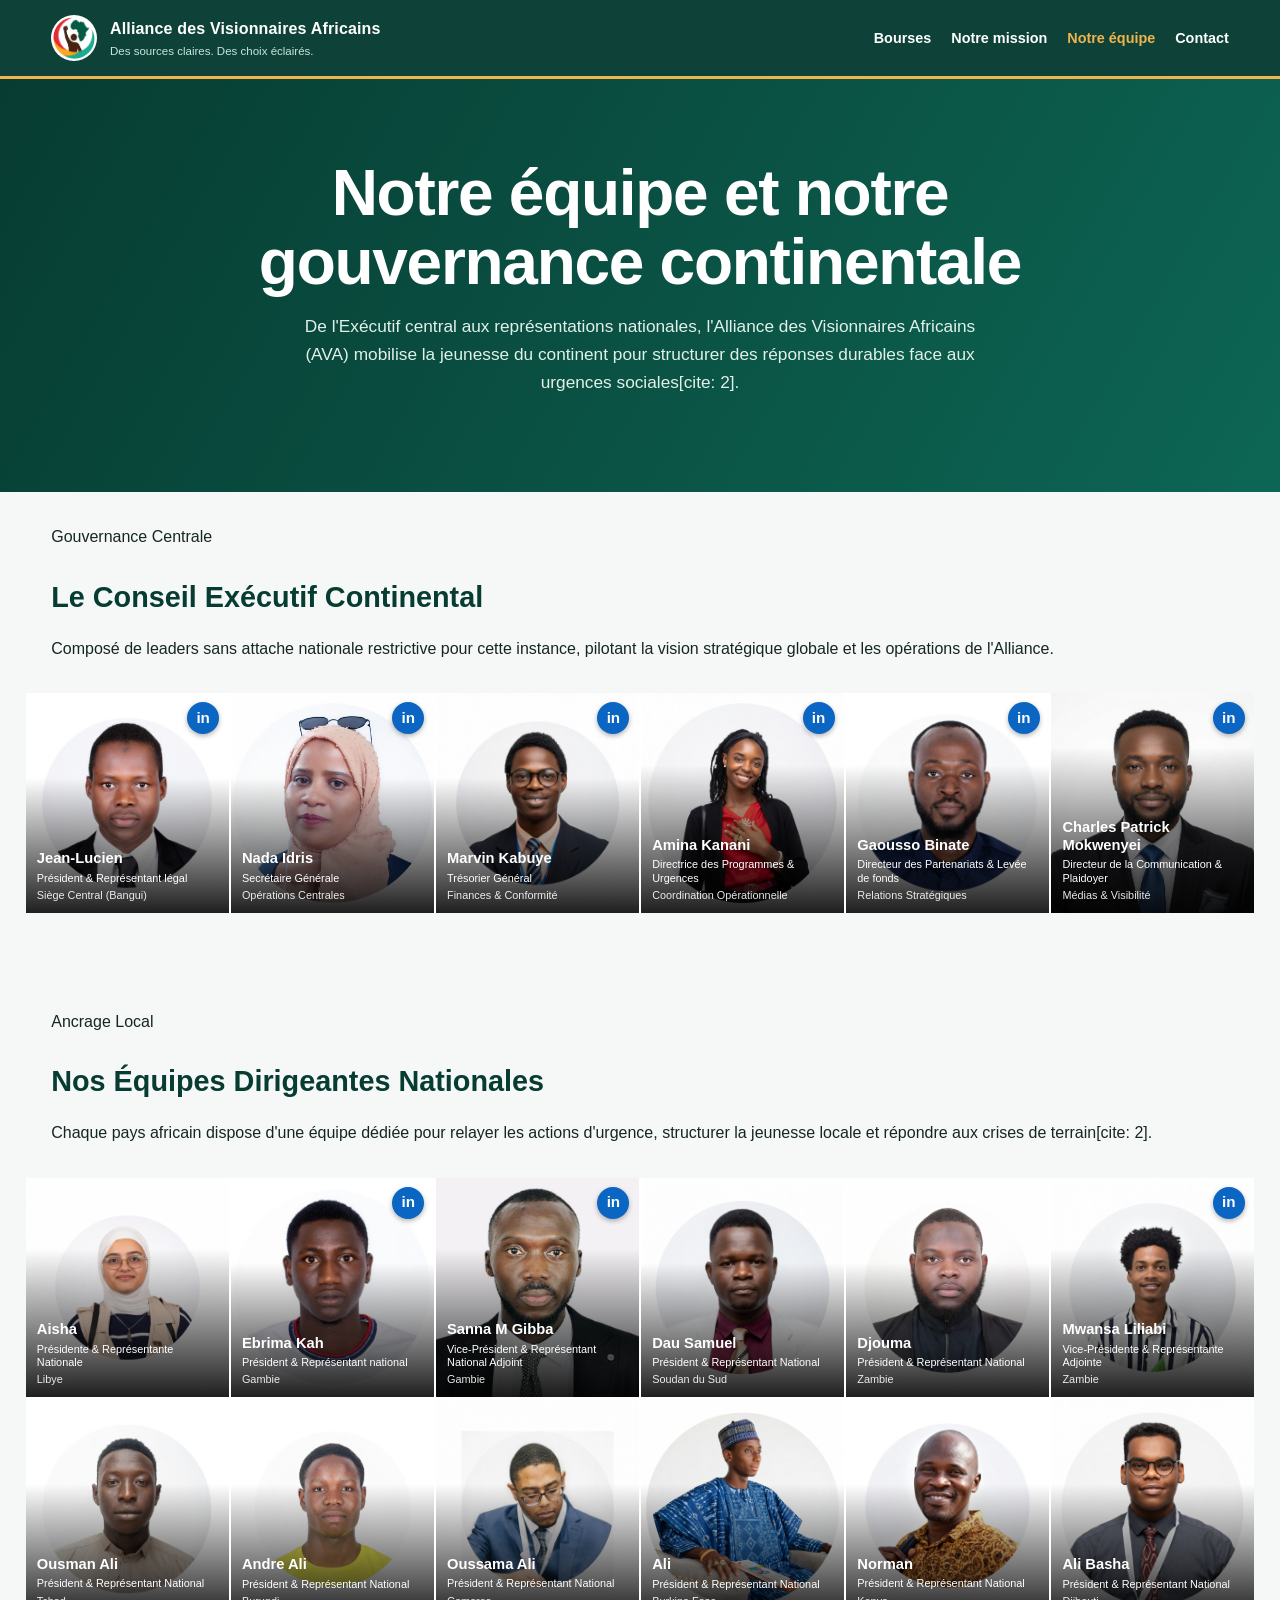
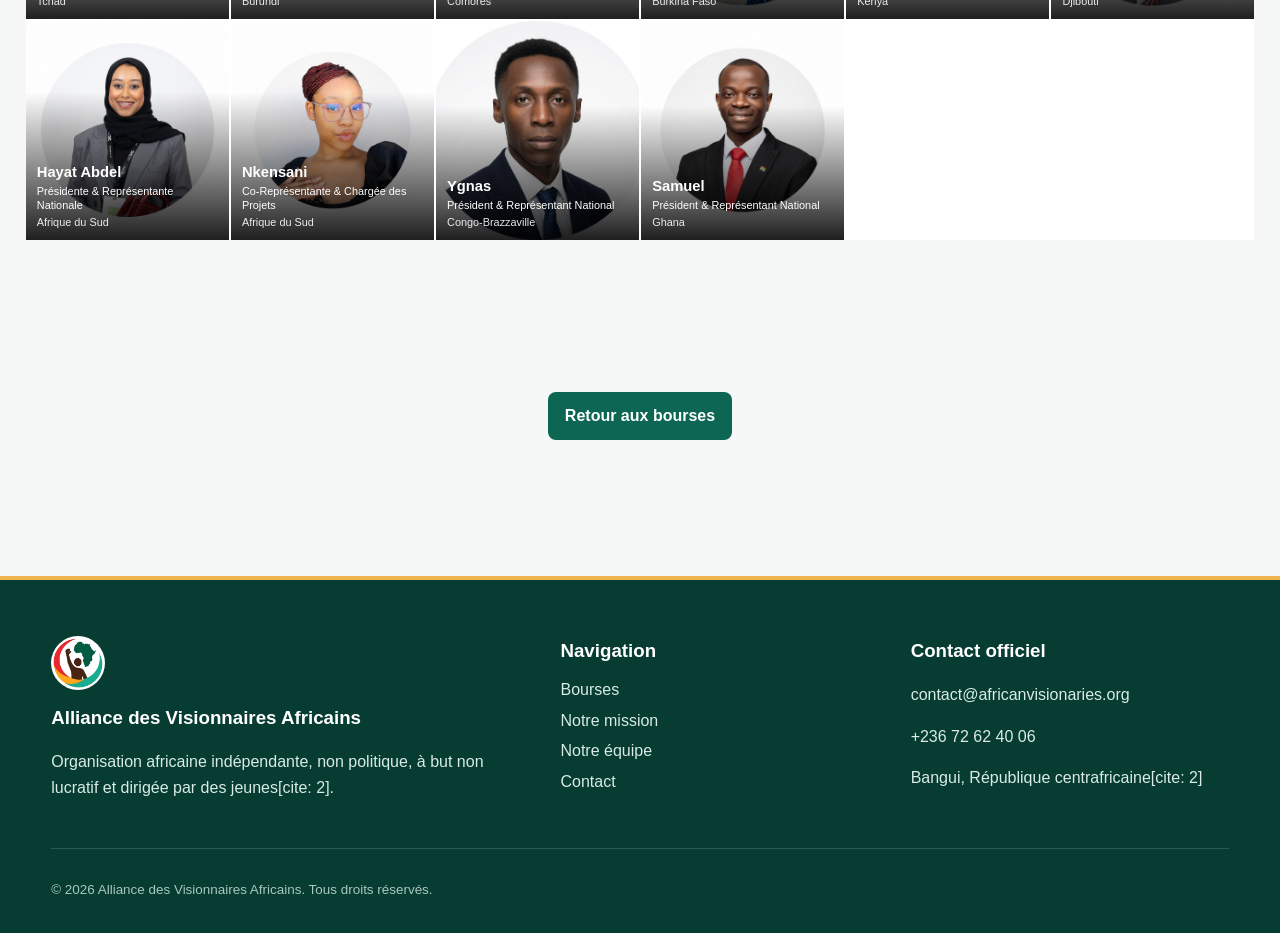
==== commit ed040b44: "Ajout de la traduction automatique selon la langue du telephone" ====
--- a/index.html
+++ b/index.html
@@ -3,327 +3,391 @@
 <head>
     <meta charset="UTF-8">
     <meta name="viewport" content="width=device-width, initial-scale=1.0">
-    <title>Alliance des Visionnaires Africains | Bourses</title>
-    <meta name="description" content="Découvrez les bourses présentées par l'Alliance des Visionnaires Africains.">
-    <meta name="keywords" content="bourses, Alliance des Visionnaires Africains, Bourse du Québec, Canada">
+    <title>Alliance des Visionnaires Africains | Notre équipe dirigeante et notre réseau</title>
+    <meta name="description" content="Découvrez le Conseil exécutif continental, les équipes nationales et les membres du réseau de l'Alliance des Visionnaires Africains.">
+    <meta name="keywords" content="équipe Alliance des Visionnaires Africains, conseil exécutif, représentants nationaux, jeunesse africaine, AVA">
     <meta name="author" content="Alliance des Visionnaires Africains">
     <meta name="robots" content="index, follow">
-    <link rel="canonical" href="https://africanvisionaries.org/bourses.html">
+    <link rel="canonical" href="https://africanvisionaries.org/equipe.html">
     <meta property="og:type" content="website">
     <meta property="og:locale" content="fr_FR">
     <meta property="og:site_name" content="Alliance des Visionnaires Africains">
-    <meta property="og:title" content="Alliance des Visionnaires Africains | Bourses">
-    <meta property="og:description" content="Découvrez les bourses présentées par l'Alliance des Visionnaires Africains.">
+    <meta property="og:title" content="Alliance des Visionnaires Africains | Notre équipe">
+    <meta property="og:description" content="Découvrez les membres et dirigeants qui animent le réseau de l'Alliance des Visionnaires Africains à travers le continent.">
     <meta property="og:image" content="https://africanvisionaries.org/images/logo.png">
-    <meta name="twitter:card" content="summary">
-    <meta name="twitter:title" content="Alliance des Visionnaires Africains | Bourses">
-    <meta name="twitter:description" content="Découvrez les bourses présentées par l'Alliance des Visionnaires Africains.">
-    <meta name="twitter:image" content="https://africanvisionaries.org/images/logo.png">
     <link rel="icon" href="images/logo.png" type="image/png">
     <link rel="stylesheet" href="css/style.css">
     <script src="js/script.js" defer></script>
+    <style>
+        /* Ajustement du bouton LinkedIn pour une visibilité parfaite et contrastée */
+        .team-member .linkedin-link {
+            background-color: #0a66c2 !important;
+            color: #ffffff !important;
+            font-weight: bold;
+            border-radius: 50%;
+            width: 32px;
+            height: 32px;
+            display: flex;
+            align-items: center;
+            justify-content: center;
+            text-decoration: none;
+            box-shadow: 0 2px 5px rgba(0,0,0,0.3);
+            z-index: 5;
+        }
+        .team-member .linkedin-link:hover {
+            background-color: #004182 !important;
+            transform: scale(1.1);
+        }
+    </style>
 </head>
 <body>
+
 <a class="skip-link" href="#main-content">Aller au contenu principal</a>
+
+<!-- EN-TÊTE -->
 <header>
     <div class="header-container">
-        <a class="site-brand" href="index.html" aria-label="Accueil - Alliance des Visionnaires Africains">
+        <a class="site-brand" href="bourses.html" aria-label="Accueil - Alliance des Visionnaires Africains">
             <img class="site-logo" src="images/logo.png" alt="Logo Alliance des Visionnaires Africains">
             <div class="site-brand-text">
                 <strong>Alliance des Visionnaires Africains</strong>
                 <span>Des sources claires. Des choix éclairés.</span>
             </div>
         </a>
+
         <button class="menu-toggle" type="button" aria-expanded="false" aria-controls="primary-navigation">Menu</button>
+
         <nav class="site-nav" aria-label="Navigation principale">
             <ul class="nav-list" id="primary-navigation">
-                <li><a href="index.html" aria-current="page">Bourses</a></li>
+                <li><a href="bourses.html">Bourses</a></li>
                 <li><a href="apropos.html">Notre mission</a></li>
-                <li><a href="equipe.html">Notre équipe</a></li>
+                <li><a href="equipe.html" aria-current="page">Notre équipe</a></li>
                 <li><a href="contact.html">Contact</a></li>
             </ul>
         </nav>
     </div>
 </header>
+
+<!-- CONTENU PRINCIPAL -->
 <main id="main-content">
-    <section class="hero" aria-labelledby="scholarships-title">
+
+    <section class="hero" aria-labelledby="team-hero-title">
         <div class="hero-inner">
-            <p class="eyebrow">OPPORTUNITÉS SÉLECTIONNÉES</p>
-            <h1 id="scholarships-title">Bourses</h1>
-            <p>Des informations courtes et vérifiables pour repérer rapidement les programmes qui peuvent vous concerner.</p>
-        </div>
-    </section>
-    <section class="section scholarships-page-intro" aria-labelledby="catalog-title">
-        <h2 id="catalog-title">Les bourses disponibles</h2>
-        <p>Chaque nouvelle bourse pourra être ajoutée dans cette grille en réutilisant le même modèle de carte.</p>
-        <div class="scholarship-grid">
-            <article class="scholarship-card">
-                <div class="scholarship-card-image-wrap">
-                    <img class="scholarship-card-image" src="https://bourses-805928eb7b-endpoint.azureedge.net/blobbourses805928eb7b/wp-content/uploads/2025/04/iStock-639117202-1024x683.jpg" alt="Étudiants internationaux au Québec" loading="lazy">
-                    <span class="scholarship-image-country" aria-hidden="true">🇨🇦</span>
-                </div>
-                <header class="scholarship-card-header">
-                    <div>
-                        <p class="scholarship-country"><span class="scholarship-flag" aria-hidden="true">🇨🇦</span><span>Canada</span></p>
-                        <h2>Bourse du Québec</h2>
-                    </div>
-                    <span class="scholarship-year">2026-2027</span>
-                </header>
-                <p class="scholarship-card-summary">Formation professionnelle pour les élèves internationaux au Québec.</p>
-                <dl class="scholarship-card-facts">
-                    <div><dt>📅 Ouverture</dt><dd>16 septembre 2026</dd></div>
-                    <div><dt>⏳ Clôture</dt><dd>28 octobre 2026</dd></div>
-                    <div><dt>💰 Financement</dt><dd>Bourse et exemption des droits de scolarité</dd></div>
-                </dl>
-                <a class="btn scholarship-card-action" href="https://boursesqma.com/" target="_blank" rel="noopener noreferrer">Voir les détails</a>
-                <aside class="scholarship-card-support" aria-label="Accompagnement pour la Bourse du Québec">
-                    <p>🤝 Besoin d'accompagnement ? Contactez-nous.</p>
-                    <div class="scholarship-card-contact">
-                        <a href="https://wa.me/23672545121" target="_blank" rel="noopener noreferrer">📱 WhatsApp</a>
-                        <a href="mailto:contact@africanvisionaries.org">📧 E-mail</a>
-                    </div>
-                </aside>
-            </article>
-            <article class="scholarship-card">
-                <div class="scholarship-card-image-wrap">
-                    <img class="scholarship-card-image" src="https://images.unsplash.com/photo-1515488764276-beab7607c1e6?auto=format&fit=crop&w=1200&q=85" alt="Vue urbaine de Zurich en Suisse" loading="lazy">
-                    <span class="scholarship-image-country" aria-hidden="true">🇨🇭</span>
-                </div>
-                <header class="scholarship-card-header">
-                    <div>
-                        <p class="scholarship-country"><span class="scholarship-flag" aria-hidden="true">🇨🇭</span><span>Suisse</span></p>
-                        <h2>Bourses d'excellence de la Confédération suisse</h2>
-                    </div>
-                    <span class="scholarship-year">2027-2028</span>
-                </header>
-                <p class="scholarship-card-summary">Soutien suisse destiné à de jeunes chercheurs et artistes talentueux de l'étranger.</p>
-                <dl class="scholarship-card-facts">
-                    <div><dt>📅 Ouverture</dt><dd>20 août 2026</dd></div>
-                    <div><dt>⏳ Clôture</dt><dd>Selon le pays d'origine</dd></div>
-                    <div><dt>💰 Financement</dt><dd>CHF 2 450 par mois</dd></div>
-                </dl>
-                <a class="btn scholarship-card-action" href="https://www.sbfi.admin.ch/sbfi/fr/home/formation/bourses-d-excellence-de-la-confederation-suisse.html" target="_blank" rel="noopener noreferrer">Voir les détails</a>
-                <aside class="scholarship-card-support" aria-label="Accompagnement pour les bourses suisses">
-                    <p>🤝 Besoin d'accompagnement ? Contactez-nous.</p>
-                    <div class="scholarship-card-contact">
-                        <a href="https://wa.me/23672545121" target="_blank" rel="noopener noreferrer">📱 WhatsApp</a>
-                        <a href="mailto:contact@africanvisionaries.org">📧 E-mail</a>
-                    </div>
-                </aside>
-            </article>
-            <article class="scholarship-card">
-                <div class="scholarship-card-image-wrap">
-                    <img class="scholarship-card-image" src="https://images.unsplash.com/photo-1520175480921-4edfa2983e0f?auto=format&fit=crop&w=1200&q=85" alt="Cathédrale de Milan en Italie" loading="lazy">
-                    <span class="scholarship-image-country" aria-hidden="true">🇮🇹</span>
-                </div>
-                <header class="scholarship-card-header">
-                    <div>
-                        <p class="scholarship-country"><span class="scholarship-flag" aria-hidden="true">🇮🇹</span><span>Italie</span></p>
-                        <h2>Bourse régionale de l'Université de Milan</h2>
-                    </div>
-                    <span class="scholarship-year">2026-2027</span>
-                </header>
-                <p class="scholarship-card-summary">Aide régionale DSU pour les étudiants régulièrement inscrits à l'Université de Milan.</p>
-                <dl class="scholarship-card-facts">
-                    <div><dt>📅 Ouverture</dt><dd>10 juillet 2026</dd></div>
-                    <div><dt>⏳ Clôture</dt><dd>30 septembre 2026</dd></div>
-                    <div><dt>💰 Financement</dt><dd>Aide financière et repas selon conditions</dd></div>
-                </dl>
-                <a class="btn scholarship-card-action" href="https://www.unimi.it/en/study/financial-support/regional-scholarships" target="_blank" rel="noopener noreferrer">Voir les détails</a>
-                <aside class="scholarship-card-support" aria-label="Accompagnement pour la bourse régionale de Milan">
-                    <p>🤝 Besoin d'accompagnement ? Contactez-nous.</p>
-                    <div class="scholarship-card-contact">
-                        <a href="https://wa.me/23672545121" target="_blank" rel="noopener noreferrer">📱 WhatsApp</a>
-                        <a href="mailto:contact@africanvisionaries.org">📧 E-mail</a>
-                    </div>
-                </aside>
-            </article>
-            <article class="scholarship-card">
-                <div class="scholarship-card-image-wrap">
-                    <img class="scholarship-card-image" src="https://images.unsplash.com/photo-1508804185872-d7badad00f7d?auto=format&fit=crop&w=1200&q=85" alt="Vue urbaine de Beijing en Chine" loading="lazy">
-                    <span class="scholarship-image-country" aria-hidden="true">🇨🇳</span>
-                </div>
-                <header class="scholarship-card-header">
-                    <div>
-                        <p class="scholarship-country"><span class="scholarship-flag" aria-hidden="true">🇨🇳</span><span>Chine</span></p>
-                        <h2>Bourses du gouvernement chinois</h2>
-                    </div>
-                    <span class="scholarship-year">CSC</span>
-                </header>
-                <p class="scholarship-card-summary">Programmes de bourses du gouvernement chinois pour étudiants internationaux.</p>
-                <dl class="scholarship-card-facts">
-                    <div><dt>📅 Ouverture</dt><dd>Selon l'appel officiel</dd></div>
-                    <div><dt>⏳ Clôture</dt><dd>Selon le programme</dd></div>
-                    <div><dt>💰 Financement</dt><dd>Selon le type de bourse CSC</dd></div>
-                </dl>
-                <a class="btn scholarship-card-action" href="https://www.campuschina.org/scholarships/index.html" target="_blank" rel="noopener noreferrer">Voir les détails</a>
-                <aside class="scholarship-card-support" aria-label="Accompagnement pour les bourses chinoises">
-                    <p>🤝 Besoin d'accompagnement ? Contactez-nous.</p>
-                    <div class="scholarship-card-contact">
-                        <a href="https://wa.me/23672545121" target="_blank" rel="noopener noreferrer">📱 WhatsApp</a>
-                        <a href="mailto:contact@africanvisionaries.org">📧 E-mail</a>
-                    </div>
-                </aside>
-            </article>
-            <article class="scholarship-card">
-                <div class="scholarship-card-image-wrap">
-                    <img class="scholarship-card-image" src="https://images.unsplash.com/photo-1578895101408-1a36b834405b?auto=format&fit=crop&w=1200&q=85" alt="Vue urbaine de Riyad en Arabie saoudite" loading="lazy">
-                    <span class="scholarship-image-country" aria-hidden="true">🇸🇦</span>
-                </div>
-                <header class="scholarship-card-header">
-                    <div>
-                        <p class="scholarship-country"><span class="scholarship-flag" aria-hidden="true">🇸🇦</span><span>Arabie saoudite</span></p>
-                        <h2>Study in Saudi</h2>
-                    </div>
-                    <span class="scholarship-year">2026</span>
-                </header>
-                <p class="scholarship-card-summary">Bourses et admissions internationales dans plusieurs niveaux et universités saoudiennes.</p>
-                <dl class="scholarship-card-facts">
-                    <div><dt>📅 Ouverture</dt><dd>16 septembre 2026</dd></div>
-                    <div><dt>⏳ Clôture</dt><dd>6 octobre 2026</dd></div>
-                    <div><dt>💰 Financement</dt><dd>Selon le programme choisi</dd></div>
-                </dl>
-                <a class="btn scholarship-card-action" href="https://studyinsaudi.sa/en" target="_blank" rel="noopener noreferrer">Voir les détails</a>
-                <aside class="scholarship-card-support" aria-label="Accompagnement pour Study in Saudi">
-                    <p>🤝 Besoin d'accompagnement ? Contactez-nous.</p>
-                    <div class="scholarship-card-contact">
-                        <a href="https://wa.me/23672545121" target="_blank" rel="noopener noreferrer">📱 WhatsApp</a>
-                        <a href="mailto:contact@africanvisionaries.org">📧 E-mail</a>
-                    </div>
-                </aside>
-            </article>
-            <article class="scholarship-card">
-                <div class="scholarship-card-image-wrap">
-                    <img class="scholarship-card-image" src="https://images.unsplash.com/photo-1548013146-72479768bada?auto=format&fit=crop&w=1200&q=85" alt="Architecture moderne en Arabie saoudite" loading="lazy">
-                    <span class="scholarship-image-country" aria-hidden="true">🇸🇦</span>
-                </div>
-                <header class="scholarship-card-header">
-                    <div>
-                        <p class="scholarship-country"><span class="scholarship-flag" aria-hidden="true">🇸🇦</span><span>Arabie saoudite</span></p>
-                        <h2>KAUST Fellowship</h2>
-                    </div>
-                    <span class="scholarship-year">Spring 2027</span>
-                </header>
-                <p class="scholarship-card-summary">Fellowship pour les candidatures PhD à la King Abdullah University of Science and Technology.</p>
-                <dl class="scholarship-card-facts">
-                    <div><dt>📅 Ouverture</dt><dd>Selon le calendrier KAUST</dd></div>
-                    <div><dt>⏳ Clôture</dt><dd>27 septembre 2026</dd></div>
-                    <div><dt>💰 Financement</dt><dd>Frais, allocation, logement et santé selon conditions</dd></div>
-                </dl>
-                <a class="btn scholarship-card-action" href="https://admissions.kaust.edu.sa/how-to-apply/admission-timelines" target="_blank" rel="noopener noreferrer">Voir les détails</a>
-                <aside class="scholarship-card-support" aria-label="Accompagnement pour KAUST Fellowship">
-                    <p>🤝 Besoin d'accompagnement ? Contactez-nous.</p>
-                    <div class="scholarship-card-contact">
-                        <a href="https://wa.me/23672545121" target="_blank" rel="noopener noreferrer">📱 WhatsApp</a>
-                        <a href="mailto:contact@africanvisionaries.org">📧 E-mail</a>
-                    </div>
-                </aside>
-            </article>
-            <article class="scholarship-card">
-                <div class="scholarship-card-image-wrap">
-                    <img class="scholarship-card-image" src="https://images.unsplash.com/photo-1551041777-ed277b8dd348?auto=format&fit=crop&w=1200&q=85" alt="Paysage urbain d'Arabie saoudite" loading="lazy">
-                    <span class="scholarship-image-country" aria-hidden="true">🇸🇦</span>
-                </div>
-                <header class="scholarship-card-header">
-                    <div>
-                        <p class="scholarship-country"><span class="scholarship-flag" aria-hidden="true">🇸🇦</span><span>Arabie saoudite</span></p>
-                        <h2>Misk Scholarship</h2>
-                    </div>
-                    <span class="scholarship-year">2026</span>
-                </header>
-                <p class="scholarship-card-summary">Programme Misk avec soutien financier selon les critères et le parcours concerné.</p>
-                <dl class="scholarship-card-facts">
-                    <div><dt>📅 Ouverture</dt><dd>11 mai 2026</dd></div>
-                    <div><dt>⏳ Clôture</dt><dd>30 septembre 2026</dd></div>
-                    <div><dt>💰 Financement</dt><dd>Subvention selon les conditions du programme</dd></div>
-                </dl>
-                <a class="btn scholarship-card-action" href="https://hub.misk.org.sa/programs/leader/misk-scholarship/" target="_blank" rel="noopener noreferrer">Voir les détails</a>
-                <aside class="scholarship-card-support" aria-label="Accompagnement pour Misk Scholarship">
-                    <p>🤝 Besoin d'accompagnement ? Contactez-nous.</p>
-                    <div class="scholarship-card-contact">
-                        <a href="https://wa.me/23672545121" target="_blank" rel="noopener noreferrer">📱 WhatsApp</a>
-                        <a href="mailto:contact@africanvisionaries.org">📧 E-mail</a>
-                    </div>
-                </aside>
-            </article>
-            <article class="scholarship-card">
-                <div class="scholarship-card-image-wrap">
-                    <img class="scholarship-card-image" src="https://images.unsplash.com/photo-1512453979798-5ea266f8880c?auto=format&fit=crop&w=1200&q=85" alt="Vue urbaine d'Abou Dhabi aux Émirats arabes unis" loading="lazy">
-                    <span class="scholarship-image-country" aria-hidden="true">🇦🇪</span>
-                </div>
-                <header class="scholarship-card-header">
-                    <div>
-                        <p class="scholarship-country"><span class="scholarship-flag" aria-hidden="true">🇦🇪</span><span>Émirats arabes unis</span></p>
-                        <h2>MBZUAI</h2>
-                    </div>
-                    <span class="scholarship-year">2026</span>
-                </header>
-                <p class="scholarship-card-summary">Programmes de Master et PhD spécialisés en intelligence artificielle à Abou Dhabi.</p>
-                <dl class="scholarship-card-facts">
-                    <div><dt>📅 Ouverture</dt><dd>7 septembre 2026</dd></div>
-                    <div><dt>⏳ Clôture</dt><dd>15 décembre 2026</dd></div>
-                    <div><dt>💰 Financement</dt><dd>Selon le programme et les conditions</dd></div>
-                </dl>
-                <a class="btn scholarship-card-action" href="https://mbzuai.ac.ae/graduate-programs/" target="_blank" rel="noopener noreferrer">Voir les détails</a>
-                <aside class="scholarship-card-support" aria-label="Accompagnement pour MBZUAI">
-                    <p>🤝 Besoin d'accompagnement ? Contactez-nous.</p>
-                    <div class="scholarship-card-contact">
-                        <a href="https://wa.me/23672545121" target="_blank" rel="noopener noreferrer">📱 WhatsApp</a>
-                        <a href="mailto:contact@africanvisionaries.org">📧 E-mail</a>
-                    </div>
-                </aside>
-            </article>
-            <article class="scholarship-card">
-                <div class="scholarship-card-image-wrap">
-                    <img class="scholarship-card-image" src="https://images.unsplash.com/photo-1568322445389-f64ac2515020?auto=format&fit=crop&w=1200&q=85" alt="Vue d'Oxford au Royaume-Uni" loading="lazy">
-                    <span class="scholarship-image-country" aria-hidden="true">🇸🇦</span>
-                </div>
-                <header class="scholarship-card-header">
-                    <div>
-                        <p class="scholarship-country"><span class="scholarship-flag" aria-hidden="true">🇸🇦</span><span>Arabie saoudite</span></p>
-                        <h2>Rhodes Scholarship — Saudi Arabia</h2>
-                    </div>
-                    <span class="scholarship-year">Oxford</span>
-                </header>
-                <p class="scholarship-card-summary">Bourse pour étudier à l'Université d'Oxford, soumise à une circonscription d'éligibilité spécifique.</p>
-                <dl class="scholarship-card-facts">
-                    <div><dt>📅 Ouverture</dt><dd>1er juin 2026</dd></div>
-                    <div><dt>⏳ Clôture</dt><dd>23 septembre 2026, 23 h 59 AST</dd></div>
-                    <div><dt>💰 Financement</dt><dd>Selon les conditions Rhodes</dd></div>
-                </dl>
-                <a class="btn scholarship-card-action" href="https://www.rhodeshouse.ox.ac.uk/scholarships/applications/saudi-arabia/" target="_blank" rel="noopener noreferrer">Voir les détails</a>
-                <aside class="scholarship-card-support" aria-label="Accompagnement pour Rhodes Scholarship Saudi Arabia">
-                    <p>🤝 Besoin d'accompagnement ? Contactez-nous.</p>
-                    <div class="scholarship-card-contact">
-                        <a href="https://wa.me/23672545121" target="_blank" rel="noopener noreferrer">📱 WhatsApp</a>
-                        <a href="mailto:contact@africanvisionaries.org">📧 E-mail</a>
-                    </div>
-                </aside>
-            </article>
-        </div>
-    </section>
+            <h1 id="team-hero-title">Notre équipe et notre gouvernance continentale</h1>
+            <p>De l'Exécutif central aux représentations nationales, l'Alliance des Visionnaires Africains (AVA) mobilise la jeunesse du continent pour structurer des réponses durables face aux urgences sociales[cite: 2].</p>
+        </div>
+    </section>
+
+    <!-- SECTION 1 : CONSEIL EXÉCUTIF CONTINENTAL (LEADERS PRINCIPAUX) -->
+    <section class="team-introduction" aria-labelledby="executive-council-title">
+        <div class="team-introduction-inner">
+            <span class="section-tag">Gouvernance Centrale</span>
+            <h2 id="executive-council-title">Le Conseil Exécutif Continental</h2>
+            <p>Composé de leaders sans attache nationale restrictive pour cette instance, pilotant la vision stratégique globale et les opérations de l'Alliance.</p>
+        </div>
+    </section>
+
+    <section class="team-section" aria-label="Conseil Exécutif Continental">
+        <div class="team-grid">
+            <!-- Jean-Lucien -->
+            <article class="team-member">
+                <img class="member-photo" loading="lazy" src="images/jean-lucien.jpg" alt="Jean-Lucien - Président">
+                <a class="linkedin-link" href="https://www.linkedin.com/in/jean-lucien-fouf-kagna-grebaye/?locale=fr" target="_blank" rel="noopener noreferrer" aria-label="LinkedIn de Jean-Lucien">in</a>
+                <div class="member-overlay">
+                    <h3>Jean-Lucien</h3>
+                    <p>Président &amp; Représentant légal</p>
+                    <span>Siège Central (Bangui)</span>
+                </div>
+            </article>
+
+            <!-- Nada Idris -->
+            <article class="team-member">
+                <img class="member-photo" loading="lazy" src="images/nada-idris.jpg" alt="Nada Idris - Secrétaire Générale">
+                <a class="linkedin-link" href="https://www.linkedin.com/in/nada-edres-218731143/" target="_blank" rel="noopener noreferrer" aria-label="LinkedIn de Nada Idris">in</a>
+                <div class="member-overlay">
+                    <h3>Nada Idris</h3>
+                    <p>Secrétaire Générale</p>
+                    <span>Opérations Centrales</span>
+                </div>
+            </article>
+
+            <!-- Marvin Kabuye -->
+            <article class="team-member">
+                <img class="member-photo" loading="lazy" src="images/marvin-kabuye.jpg" alt="Marvin Kabuye - Trésorier">
+                <a class="linkedin-link" href="https://www.linkedin.com/in/kabuye-marvin-9a5790213/" target="_blank" rel="noopener noreferrer" aria-label="LinkedIn de Marvin Kabuye">in</a>
+                <div class="member-overlay">
+                    <h3>Marvin Kabuye</h3>
+                    <p>Trésorier Général</p>
+                    <span>Finances &amp; Conformité</span>
+                </div>
+            </article>
+
+            <!-- Amina Kanani -->
+            <article class="team-member">
+                <img class="member-photo" loading="lazy" src="images/amina-kanani.jpg" alt="Amina Kanani - Directrice des Programmes">
+                <a class="linkedin-link" href="https://www.linkedin.com/in/christelle-amina-3a3578251/" target="_blank" rel="noopener noreferrer" aria-label="LinkedIn de Amina Kanani">in</a>
+                <div class="member-overlay">
+                    <h3>Amina Kanani</h3>
+                    <p>Directrice des Programmes &amp; Urgences</p>
+                    <span>Coordination Opérationnelle</span>
+                </div>
+            </article>
+
+            <!-- Gaousso Binate -->
+            <article class="team-member">
+                <img class="member-photo" loading="lazy" src="images/gaousso-binate.jpg" alt="Gaousso Binate - Partenariats">
+                <a class="linkedin-link" href="https://www.linkedin.com/in/gaoussou-binate-207a66208/" target="_blank" rel="noopener noreferrer" aria-label="LinkedIn de Gaousso Binate">in</a>
+                <div class="member-overlay">
+                    <h3>Gaousso Binate</h3>
+                    <p>Directeur des Partenariats &amp; Levée de fonds</p>
+                    <span>Relations Stratégiques</span>
+                </div>
+            </article>
+
+            <!-- Charles Patrick Mokwenyei -->
+            <article class="team-member">
+                <img class="member-photo" loading="lazy" src="images/poka.jpg" alt="Charles Patrick Mokwenyei - Communication">
+                <a class="linkedin-link" href="https://www.linkedin.com/in/charles-patrick-mokwenyei-6877a7215/" target="_blank" rel="noopener noreferrer" aria-label="LinkedIn de Charles Patrick Mokwenyei">in</a>
+                <div class="member-overlay">
+                    <h3>Charles Patrick Mokwenyei</h3>
+                    <p>Directeur de la Communication &amp; Plaidoyer</p>
+                    <span>Médias &amp; Visibilité</span>
+                </div>
+            </article>
+        </div>
+    </section>
+
+
+    <!-- SECTION 2 : ÉQUIPES DIRIGEANTES PAR PAYS -->
+    <section class="team-introduction" aria-labelledby="national-teams-title">
+        <div class="team-introduction-inner">
+            <span class="section-tag">Ancrage Local</span>
+            <h2 id="national-teams-title">Nos Équipes Dirigeantes Nationales</h2>
+            <p>Chaque pays africain dispose d'une équipe dédiée pour relayer les actions d'urgence, structurer la jeunesse locale et répondre aux crises de terrain[cite: 2].</p>
+        </div>
+    </section>
+
+    <!-- GRILLE DES REPRÉSENTANTS NATIONAUX PAR PAYS -->
+    <section class="team-section" aria-label="Équipes Nationales">
+        <div class="team-grid">
+            <!-- Libye -->
+            <article class="team-member">
+                <img class="member-photo" loading="lazy" src="images/aisha.jpg" alt="Aisha - Libye">
+                <div class="member-overlay">
+                    <h3>Aisha</h3>
+                    <p>Présidente &amp; Représentante Nationale</p>
+                    <span>Libye</span>
+                </div>
+            </article>
+
+            <!-- Gambie -->
+            <article class="team-member">
+                <img class="member-photo" loading="lazy" src="images/ebrima-kah.jpg" alt="Ebrima Kah - Gambie">
+                <a class="linkedin-link" href="https://www.linkedin.com/in/ebrima-kah-5840b5210/" target="_blank" rel="noopener noreferrer" aria-label="LinkedIn de Ebrima Kah">in</a>
+                <div class="member-overlay">
+                    <h3>Ebrima Kah</h3>
+                    <p>Président &amp; Représentant national</p>
+                    <span>Gambie</span>
+                </div>
+            </article>
+
+            <article class="team-member">
+                <img class="member-photo" loading="lazy" src="images/sanna-m-gibba.jpg" alt="Sanna M Gibba - Gambie">
+                <a class="linkedin-link" href="https://www.linkedin.com/in/sanna-m-gibba-892236276?utm_source=share_via&utm_content=profile&utm_medium=member_ios" target="_blank" rel="noopener noreferrer" aria-label="LinkedIn de Sanna M Gibba">in</a>
+                <div class="member-overlay">
+                    <h3>Sanna M Gibba</h3>
+                    <p>Vice-Président &amp; Représentant National Adjoint</p>
+                    <span>Gambie</span>
+                </div>
+            </article>
+
+            <!-- Soudan du Sud -->
+            <article class="team-member">
+                <img class="member-photo" loading="lazy" src="images/dau-samuel.jpg" alt="Dau Samuel - Soudan du Sud">
+                <div class="member-overlay">
+                    <h3>Dau Samuel</h3>
+                    <p>Président &amp; Représentant National</p>
+                    <span>Soudan du Sud</span>
+                </div>
+            </article>
+
+            <!-- Zambie -->
+            <article class="team-member">
+                <img class="member-photo" loading="lazy" src="images/djouma.jpg" alt="Djouma - Zambie">
+                <div class="member-overlay">
+                    <h3>Djouma</h3>
+                    <p>Président &amp; Représentant National</p>
+                    <span>Zambie</span>
+                </div>
+            </article>
+
+            <article class="team-member">
+                <img class="member-photo" loading="lazy" src="images/mwansa-liliabi.jpg" alt="Mwansa Liliabi - Zambie">
+                <a class="linkedin-link" href="https://www.linkedin.com/in/mwansa-lialabi-5530ab253/" target="_blank" rel="noopener noreferrer" aria-label="LinkedIn">in</a>
+                <div class="member-overlay">
+                    <h3>Mwansa Liliabi</h3>
+                    <p>Vice-Présidente &amp; Représentante Adjointe</p>
+                    <span>Zambie</span>
+                </div>
+            </article>
+
+            <!-- Tchad -->
+            <article class="team-member">
+                <img class="member-photo" loading="lazy" src="images/ousman-ali.jpg" alt="Ousman Ali - Tchad">
+                <div class="member-overlay">
+                    <h3>Ousman Ali</h3>
+                    <p>Président &amp; Représentant National</p>
+                    <span>Tchad</span>
+                </div>
+            </article>
+
+            <!-- Burundi -->
+            <article class="team-member">
+                <img class="member-photo" loading="lazy" src="images/andre-ali.jpg" alt="Andre Ali - Burundi">
+                <div class="member-overlay">
+                    <h3>Andre Ali</h3>
+                    <p>Président &amp; Représentant National</p>
+                    <span>Burundi</span>
+                </div>
+            </article>
+
+            <!-- Comores -->
+            <article class="team-member">
+                <img class="member-photo" loading="lazy" src="images/oussama-ali.jpg" alt="Oussama Ali - Comores">
+                <div class="member-overlay">
+                    <h3>Oussama Ali</h3>
+                    <p>Président &amp; Représentant National</p>
+                    <span>Comores</span>
+                </div>
+            </article>
+
+            <!-- Burkina Faso -->
+            <article class="team-member">
+                <img class="member-photo" loading="lazy" src="images/ali-burkina-faso.jpg" alt="Ali - Burkina Faso">
+                <div class="member-overlay">
+                    <h3>Ali</h3>
+                    <p>Président &amp; Représentant National</p>
+                    <span>Burkina Faso</span>
+                </div>
+            </article>
+
+            <!-- Kenya -->
+            <article class="team-member">
+                <img class="member-photo" loading="lazy" src="images/norman.jpg" alt="Norman - Kenya">
+                <div class="member-overlay">
+                    <h3>Norman</h3>
+                    <p>Président &amp; Représentant National</p>
+                    <span>Kenya</span>
+                </div>
+            </article>
+
+            <!-- Djibouti -->
+            <article class="team-member">
+                <img class="member-photo" loading="lazy" src="images/ali-basha.jpg" alt="Ali Basha - Djibouti">
+                <div class="member-overlay">
+                    <h3>Ali Basha</h3>
+                    <p>Président &amp; Représentant National</p>
+                    <span>Djibouti</span>
+                </div>
+            </article>
+
+            <!-- Afrique du Sud -->
+            <article class="team-member">
+                <img class="member-photo" loading="lazy" src="images/hayat-abdel.jpg" alt="Hayat Abdel - Afrique du Sud">
+                <div class="member-overlay">
+                    <h3>Hayat Abdel</h3>
+                    <p>Présidente &amp; Représentante Nationale</p>
+                    <span>Afrique du Sud</span>
+                </div>
+            </article>
+
+            <article class="team-member">
+                <img class="member-photo" loading="lazy" src="images/nkensani.jpg" alt="Nkensani - Afrique du Sud">
+                <div class="member-overlay">
+                    <h3>Nkensani</h3>
+                    <p>Co-Représentante &amp; Chargée des Projets</p>
+                    <span>Afrique du Sud</span>
+                </div>
+            </article>
+
+            <!-- Congo-Brazzaville -->
+            <article class="team-member">
+                <img class="member-photo" loading="lazy" src="images/ygnas.jpg" alt="Ygnas - Congo-Brazzaville">
+                <div class="member-overlay">
+                    <h3>Ygnas</h3>
+                    <p>Président &amp; Représentant National</p>
+                    <span>Congo-Brazzaville</span>
+                </div>
+            </article>
+
+            <!-- Ghana -->
+            <article class="team-member">
+                <img class="member-photo" loading="lazy" src="images/samuel-ghana.jpg" alt="Samuel - Ghana">
+                <div class="member-overlay">
+                    <h3>Samuel</h3>
+                    <p>Président &amp; Représentant National</p>
+                    <span>Ghana</span>
+                </div>
+            </article>
+        </div>
+    </section>
+
+    <section class="section center">
+        <a href="bourses.html" class="btn">Retour aux bourses</a>
+    </section>
+
 </main>
+
+<!-- PIED DE PAGE -->
 <footer>
     <div class="footer-container">
         <div class="footer-column">
             <img class="footer-logo" src="images/logo.png" alt="Logo Alliance des Visionnaires Africains">
             <h3>Alliance des Visionnaires Africains</h3>
-            <p>Organisation africaine indépendante, non politique et à but non lucratif, dirigée par des jeunes.</p>
-        </div>
+            <p>Organisation africaine indépendante, non politique, à but non lucratif et dirigée par des jeunes[cite: 2].</p>
+        </div>
+
         <div class="footer-column">
             <h3>Navigation</h3>
-            <a href="index.html" aria-current="page">Bourses</a>
+            <a href="bourses.html">Bourses</a>
             <a href="apropos.html">Notre mission</a>
-            <a href="equipe.html">Notre équipe</a>
+            <a href="equipe.html" aria-current="page">Notre équipe</a>
             <a href="contact.html">Contact</a>
         </div>
+
         <div class="footer-column">
-            <h3>Contact</h3>
-            <a href="mailto:contact@africanvisionaries.org">contact@africanvisionaries.org</a>
-            <a href="tel:+23672545121">+236 72 54 51 21</a>
+            <h3>Contact officiel</h3>
+            <p><a href="mailto:contact@africanvisionaries.org">contact@africanvisionaries.org</a></p>
+            <p><a href="tel:+23672624006">+236 72 62 40 06</a></p>
+            <p>Bangui, République centrafricaine[cite: 2]</p>
         </div>
     </div>
-    <div class="footer-bottom">© 2026 Alliance des Visionnaires Africains. Tous droits réservés.</div>
+
+    <div class="footer-bottom">
+        <p>&copy; 2026 Alliance des Visionnaires Africains. Tous droits réservés.</p>
+    </div>
 </footer>
+
+<!-- SCRIPT DE TRADUCTION AUTOMATIQUE SELON LA LANGUE DU TÉLÉPHONE -->
+<div id="google_translate_element" style="display:none;"></div>
+<script type="text/javascript">
+    function googleTranslateElementInit() {
+        var userLang = navigator.language || navigator.userLanguage;
+        var shortLang = userLang.substring(0, 2);
+        new google.translate.TranslateElement({
+            pageLanguage: 'fr',
+            autoDisplay: false
+        }, 'google_translate_element');
+        setTimeout(function() {
+            var selectField = document.querySelector(".goog-te-combo");
+            if (selectField) {
+                selectField.value = shortLang;
+                selectField.dispatchEvent(new Event('change'));
+            }
+        }, 1000);
+    }
+</script>
+<script type="text/javascript" src="//translate.google.com/translate_a/element.js?cb=googleTranslateElementInit"></script>
+
 </body>
 </html>
